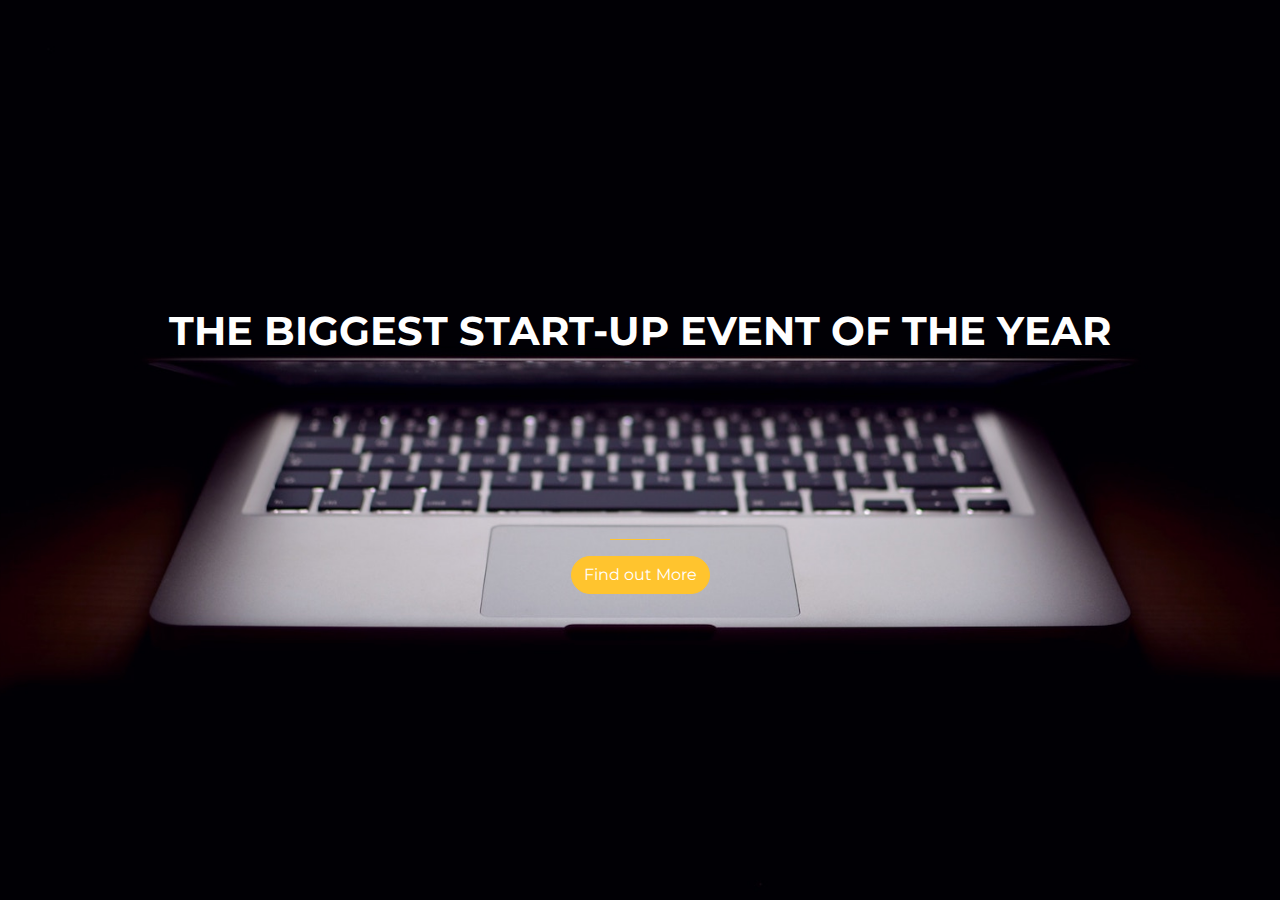
==== index.html @ c86b91df "Uploading My First Website" ====
<!DOCTYPE html>
<html>
  <head>
    <title>Startup</title>
    <meta charset="utf-8">
    <meta name="viewport" content="width=device-width, initial-scale=1, shrink-to-fit=no">
    <!-- Google Fonts -->
    <link href="https://fonts.googleapis.com/css?family=Montserrat" rel="stylesheet">

    <!-- Bootstrap CSS from a CDN. This way you don't have to include the bootstrap file yourself -->
    <link rel="stylesheet" href="https://stackpath.bootstrapcdn.com/bootstrap/4.3.1/css/bootstrap.min.css" integrity="sha384-ggOyR0iXCbMQv3Xipma34MD+dH/1fQ784/j6cY/iJTQUOhcWr7x9JvoRxT2MZw1T" crossorigin="anonymous">
    
    <!-- Your own stylesheet -->
    <link rel="stylesheet" type="text/css" href="style.css">
  </head>
  <body>
    <div class="container d-flex align-items-center h-100" >
      <div class="row">
        <header class="text-center col-12">
            <h1 class="text-uppercase"><strong>The Biggest start-up Event of the Year</strong></h1>     
        </header>
        <div class="buffer col-12"></div>
        <section class="text-center col-12">
          <hr>
          <a href="https://mailchi.mp/ea4ab85cec3b/test">
            <button class="btn btn-primary btn-xl">Find out More</button> 
          </a> 
        </section>
      </div>
    </div>   
  </body> 
</html>
---- style.css ----
body,
html {
  width: 100%;
  height: 100%;
  font-family: 'Montserrat', sans-serif;
  background: url(header.jpg) no-repeat center center fixed; 
  -webkit-background-size: cover;
  -moz-background-size: cover;
  -o-background-size: cover;
  background-size: cover;
}
h1{
  color: #ffffff;
}
hr{
  border-width: 0.01rem;
  border-color: #ffc42e;
  max-width: 60px;
}
.buffer{
  height: 10rem;
}
.btn{
  background-color: #ffc42e;
  border-color: #ffc42e; 
  border-radius: 40px;  
}
}
.btn-xl{
  padding: 1rem 2rem; 
}
.btn-xl:hover{
  border-width: 4px;
  background-color: #dfa81c;
  border-color:#dfa81c;
}
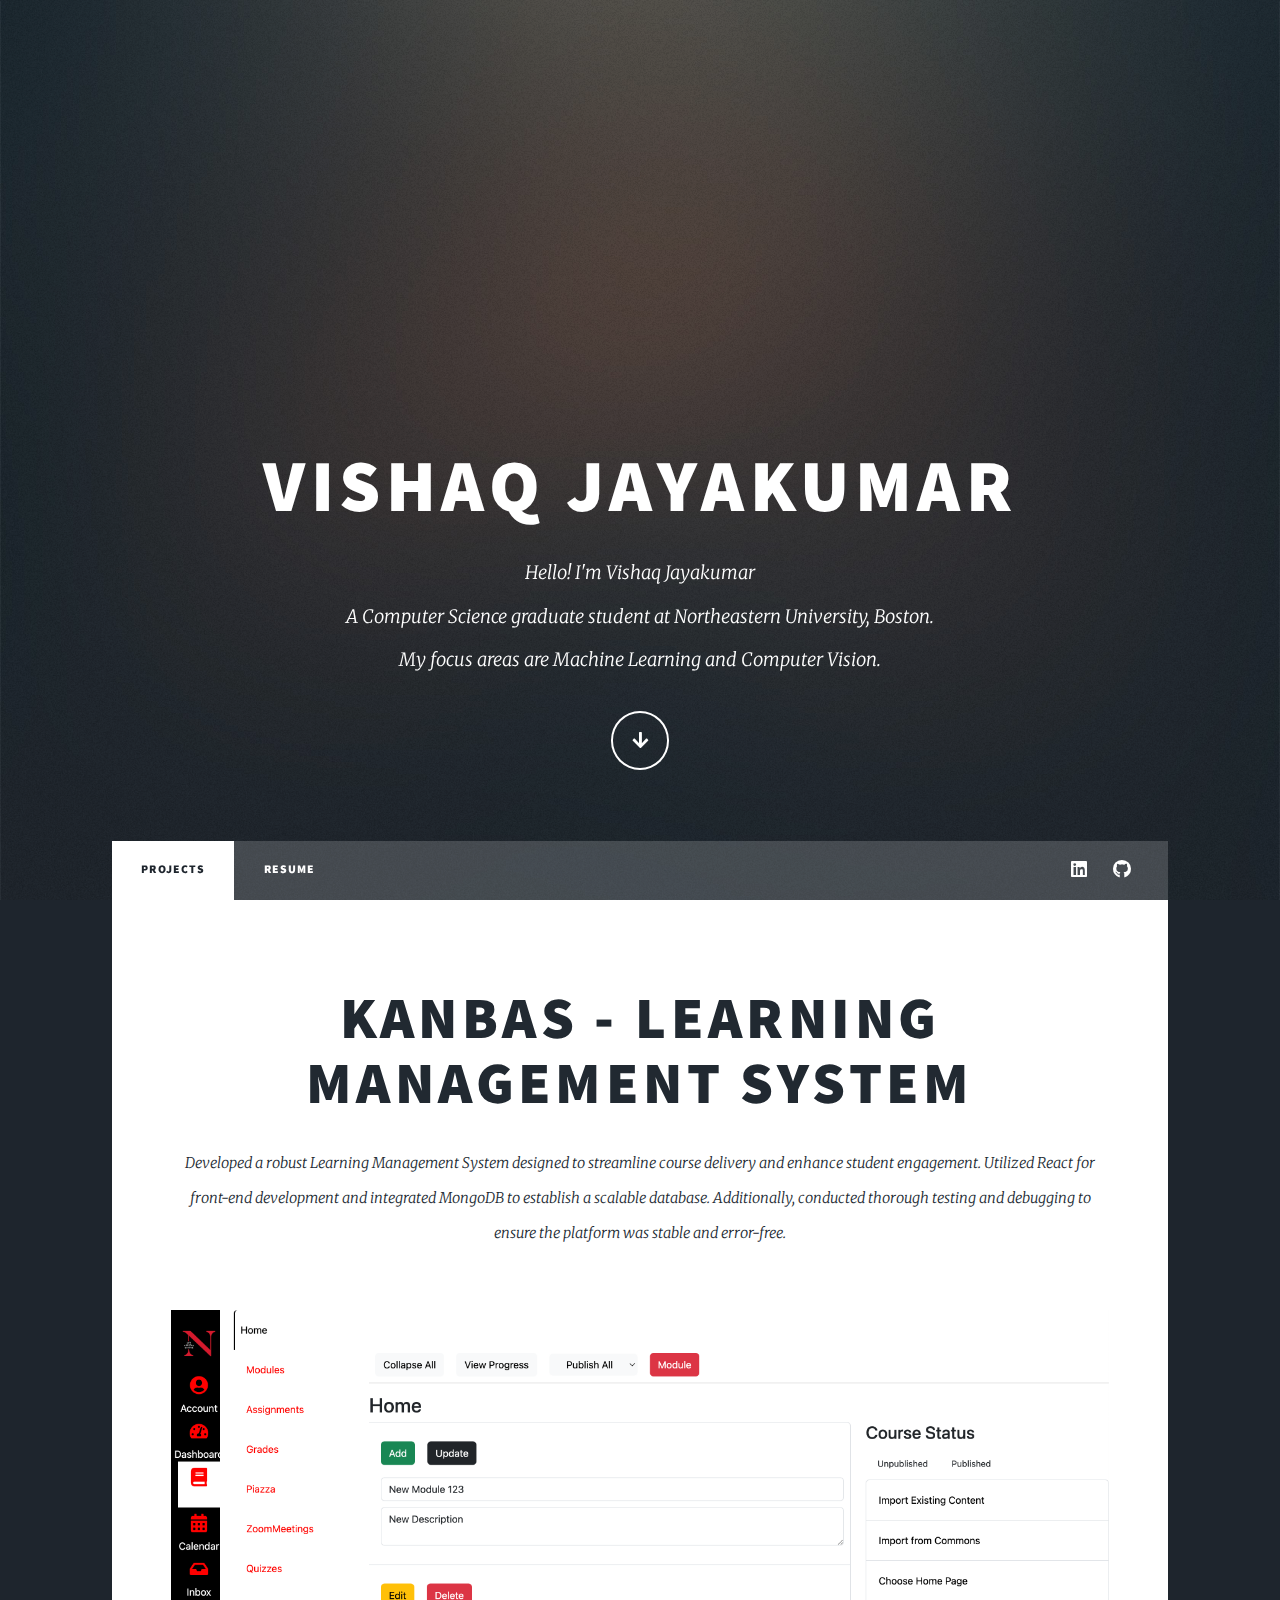
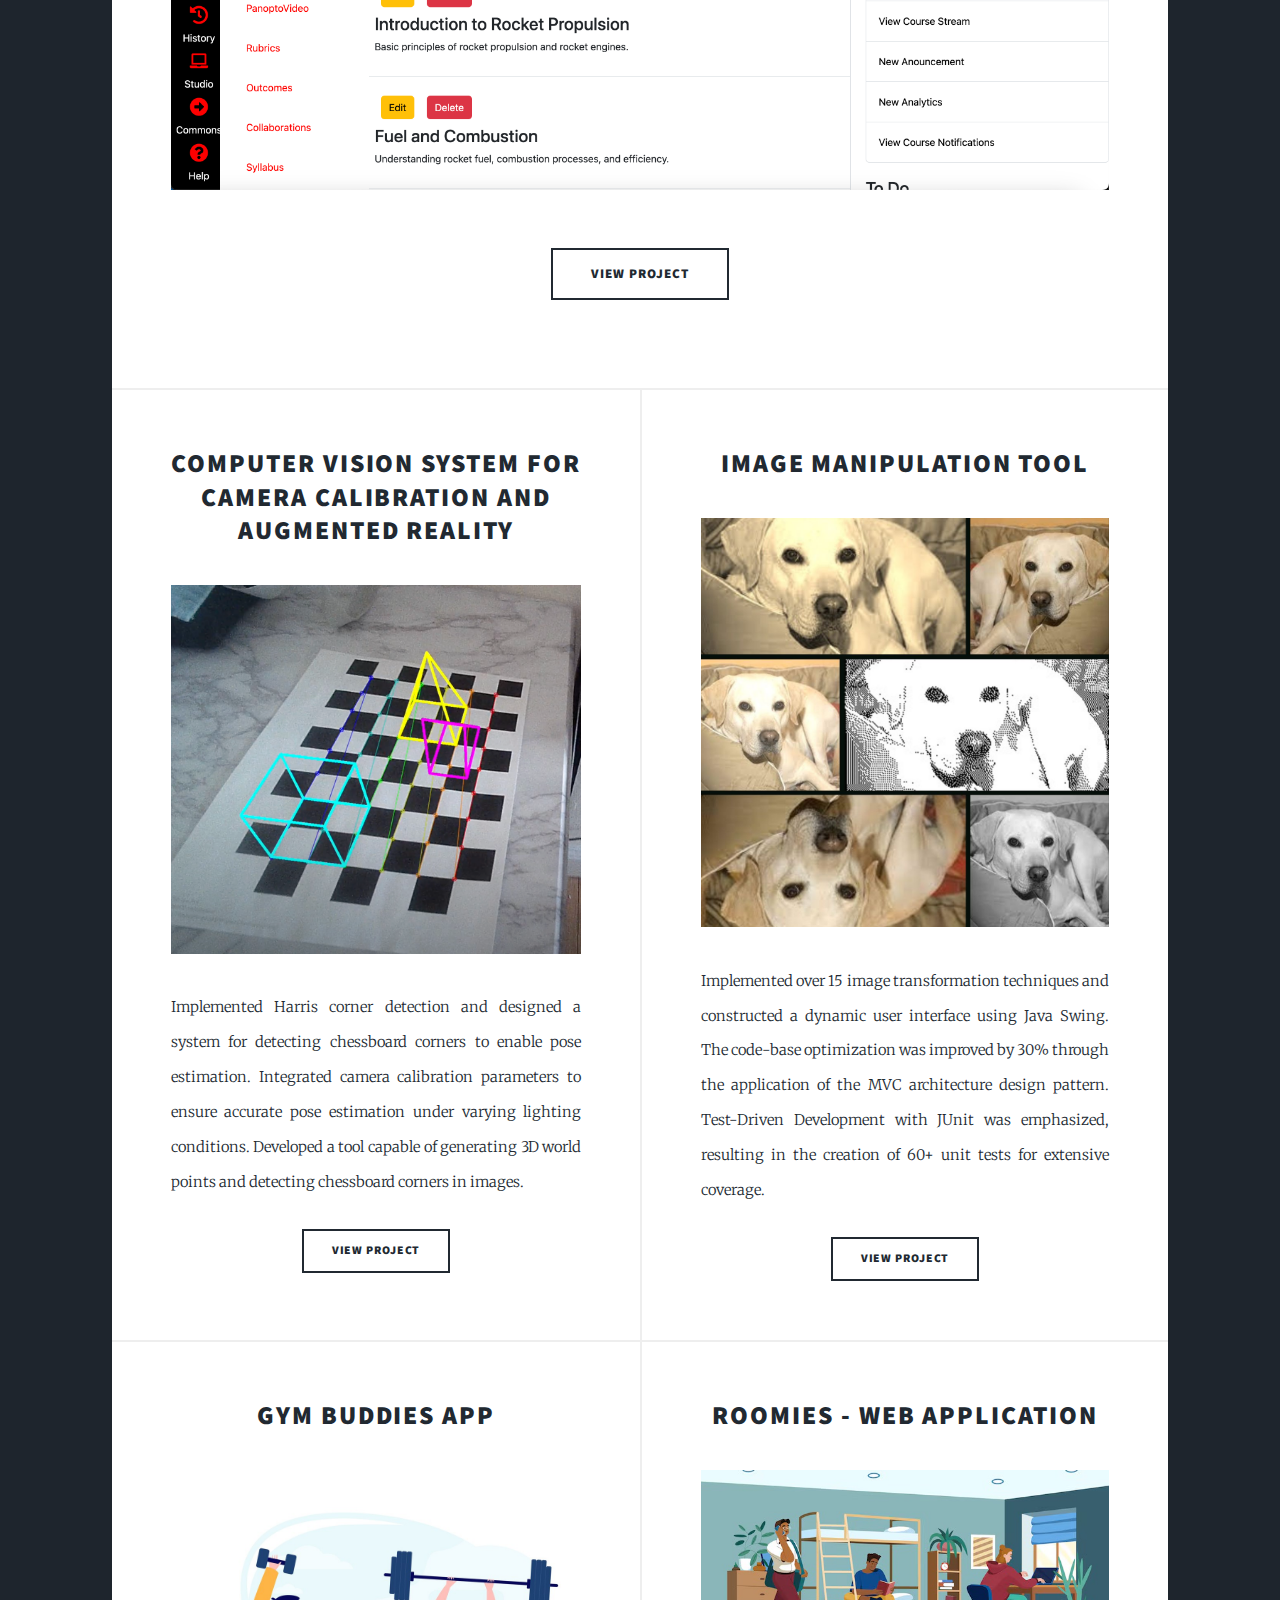
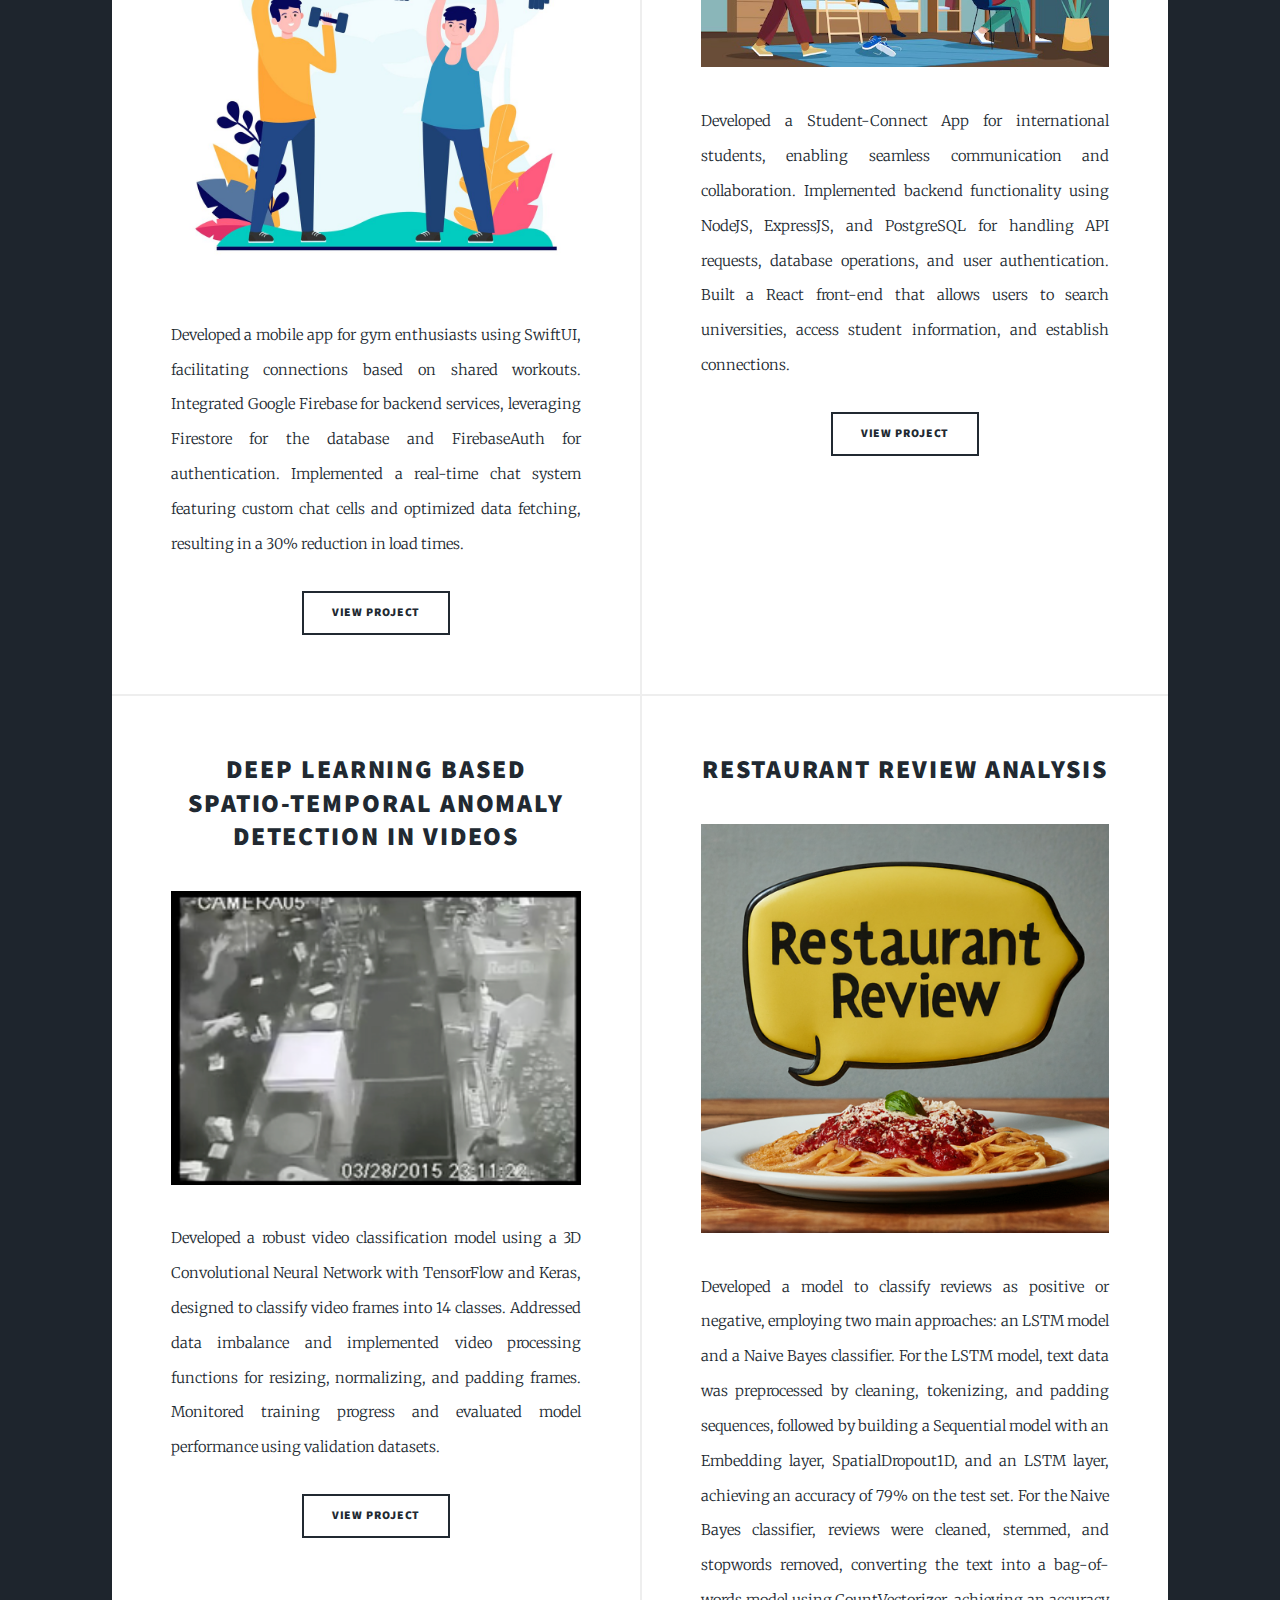
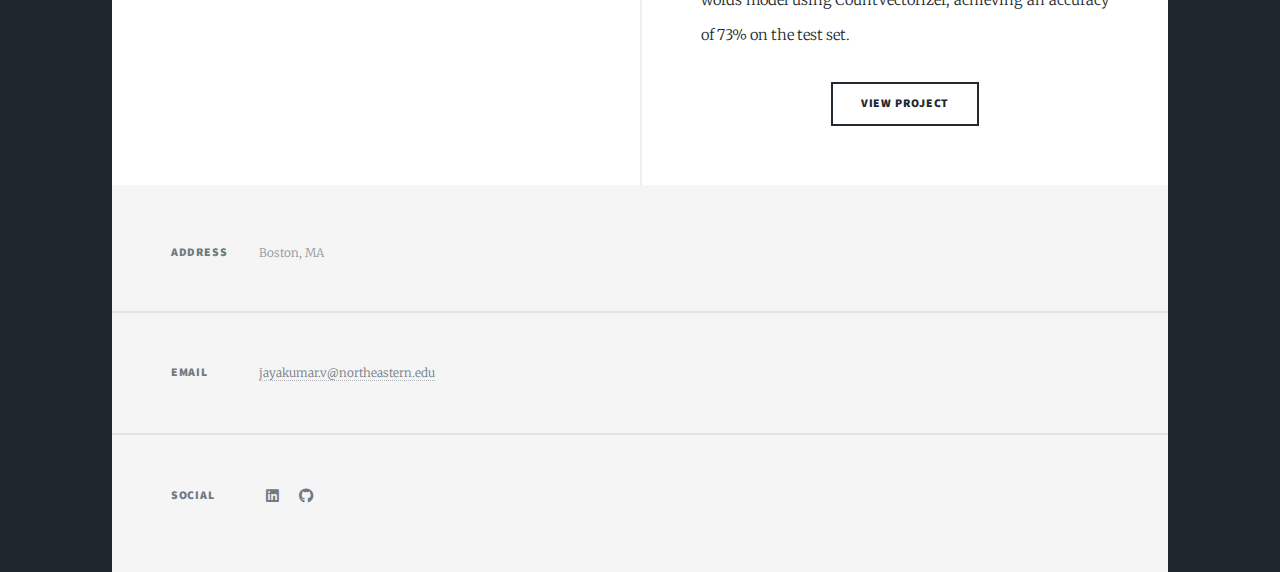
==== commit 99463414: "Add files via upload" ====
--- a/index.html
+++ b/index.html
@@ -1,32 +1,174 @@
-<!DOCTYPE html>
-<html>
-  <head>
-    <title>Startup</title>
-    <meta charset="utf-8">
-    <meta name="viewport" content="width=device-width, initial-scale=1, shrink-to-fit=no">
-    <!-- Google Fonts -->
-    <link href="https://fonts.googleapis.com/css?family=Montserrat" rel="stylesheet">
-
-    <!-- Bootstrap CSS from a CDN. This way you don't have to include the bootstrap file yourself -->
-    <link rel="stylesheet" href="https://stackpath.bootstrapcdn.com/bootstrap/4.3.1/css/bootstrap.min.css" integrity="sha384-ggOyR0iXCbMQv3Xipma34MD+dH/1fQ784/j6cY/iJTQUOhcWr7x9JvoRxT2MZw1T" crossorigin="anonymous">
-    
-    <!-- Your own stylesheet -->
-    <link rel="stylesheet" type="text/css" href="style.css">
-  </head>
-  <body>
-    <div class="container d-flex align-items-center h-100" >
-      <div class="row">
-        <header class="text-center col-12">
-            <h1 class="text-uppercase"><strong>The Biggest start-up Event of the Year</strong></h1>     
-        </header>
-        <div class="buffer col-12"></div>
-        <section class="text-center col-12">
-          <hr>
-          <a href="https://mailchi.mp/ea4ab85cec3b/test">
-            <button class="btn btn-primary btn-xl">Find out More</button> 
-          </a> 
-        </section>
-      </div>
-    </div>   
-  </body> 
-</html>
+<!DOCTYPE HTML>
+
+<html>
+	<head>
+		<title>Massively by HTML5 UP</title>
+		<meta charset="utf-8" />
+		<meta name="viewport" content="width=device-width, initial-scale=1, user-scalable=no" />
+		<link rel="stylesheet" href="assets/css/main.css" />
+		<noscript><link rel="stylesheet" href="assets/css/noscript.css" /></noscript>
+	</head>
+	<body class="is-preload">
+
+		<!-- Wrapper -->
+			<div id="wrapper" class="fade-in">
+
+				<!-- Intro -->
+					<div id="intro">
+						<h1>Vishaq Jayakumar<br />
+						</h1>
+						<p>Hello! I'm Vishaq Jayakumar <br />A Computer Science graduate student at Northeastern University, Boston. <br /> My focus areas are Machine Learning and Computer Vision.</p>
+						<ul class="actions">
+							<li><a href="#header" class="button icon solid solo fa-arrow-down scrolly">Continue</a></li>
+						</ul>
+					</div>
+
+				<!-- Header -->
+					<header id="header">
+						<a href="index.html" class="logo">Vishaq's Portfolio</a>					
+					</header>
+				<!-- Nav -->
+					<nav id="nav">
+						<ul class="links">
+							<li class="active"><a href="index.html">Projects</a></li>
+							<li><a href="resume.html">Resume</a></li>
+						</ul>
+						<ul class="icons">
+							<li><a href="https://www.linkedin.com/in/vishaqjayakumar/" class="icon brands alt fa-linkedin"><span class="label">LinkedIn</span></a></li>
+							<li><a href="https://github.com/vishq680" class="icon brands alt fa-github"><span class="label">GitHub</span></a></li>
+						</ul>
+					</nav>
+
+				<!-- Main -->
+					<div id="main">
+
+						<!-- Featured Post -->
+							<article class="post featured">
+								<header class="major">
+									<h2><a href="https://github.com/vishq680/kanbas-react-web-app">Kanbas - Learning Management System</a></h2>
+									<p>Developed a robust Learning Management System designed to streamline course delivery and enhance student engagement. 
+										Utilized React for front-end development and integrated MongoDB to establish a scalable database. 
+										Additionally, conducted thorough testing and debugging to ensure the platform was stable and error-free.</p>
+								</header>
+								<a href="https://github.com/vishq680/kanbas-react-web-app" class="image main"><img src="../images/Kanbas.png" alt="" /></a>
+								<ul class="actions special">
+									<li><a href="https://github.com/vishq680/kanbas-react-web-app" class="button large">View Project</a></li>
+								</ul>
+							</article>
+
+						<!-- Posts -->
+							<section class="posts">
+								<article>
+									<header>
+										<h2><a href="https://github.com/vishq680/Calibration-and-Augmented-Reality">
+											Computer Vision System for Camera Calibration and Augmented Reality</a></h2>
+									</header>
+									<a href="https://github.com/vishq680/Calibration-and-Augmented-Reality" class="image fit"><img src="../images/CameraCalib.png" alt="" /></a>
+									<p>Implemented Harris corner detection and designed a system for detecting chessboard corners to enable pose estimation. 
+										Integrated camera calibration parameters to ensure accurate pose estimation under varying lighting conditions. 
+										Developed a tool capable of generating 3D world points and detecting chessboard corners in images.</p>
+									<ul class="actions special">
+										<li><a href="https://github.com/vishq680/Calibration-and-Augmented-Reality" class="button">View Project</a></li>
+									</ul>
+								</article>
+								<article>
+									<header>
+										<h2><a href="https://github.com/vishq680/Image-Manipulation-Tool">Image Manipulation Tool</a></h2>
+									</header>
+									<a href="https://github.com/vishq680/Image-Manipulation-Tool" class="image fit"><img src="images/PDPProject.jpg" alt="" /></a>
+									<p>Implemented over 15 image transformation techniques and constructed a dynamic user interface using Java Swing. 
+										The code-base optimization was improved by 30% through the application of the MVC architecture design pattern. 
+										Test-Driven Development with JUnit was emphasized, resulting in the creation of 60+ unit tests for extensive coverage.</p>
+									<ul class="actions special">
+										<li><a href="https://github.com/vishq680/Image-Manipulation-Tool" class="button">View Project</a></li>
+									</ul>
+								</article>
+								<article>
+									<header>
+										<h2><a href="https://github.com/vishq680/GymBuddiesApp">Gym Buddies App<br /></a></h2>
+									</header>
+									<a href="https://github.com/vishq680/GymBuddiesApp" class="image fit"><img src="images/gymbuddies.jpg" alt="" /></a>
+									<p>Developed a mobile app for gym enthusiasts using SwiftUI, facilitating connections based on shared workouts. 
+										Integrated Google Firebase for backend services, leveraging Firestore for the database and FirebaseAuth for authentication. 
+										Implemented a real-time chat system featuring custom chat cells and optimized data fetching, resulting in a 30% reduction in load times.</p>
+									<ul class="actions special">
+										<li><a href="https://github.com/vishq680/GymBuddiesApp" class="button">View Project</a></li>
+									</ul>
+								</article>
+								<article>
+									<header>
+										<h2><a href="https://github.com/vishq680/roomies-react-app">Roomies - Web Application</a></h2>
+									</header>
+									<a href="https://github.com/vishq680/roomies-react-app" class="image fit"><img src="images/roomiesapp.jpeg" alt="" /></a>
+									<p>Developed a Student-Connect App for international students, enabling seamless communication and collaboration. 
+										Implemented backend functionality using NodeJS, ExpressJS, and PostgreSQL for handling API requests, database operations, and user authentication. 
+										Built a React front-end that allows users to search universities, access student information, and establish connections.</p>
+									<ul class="actions special">
+										<li><a href="https://github.com/vishq680/roomies-react-app" class="button">View Project</a></li>
+									</ul>
+								</article>
+								<article>
+									<header>
+										<h2><a href="https://github.com/vishq680/Anomaly-Detection-in-Videos">Deep Learning based Spatio-Temporal Anomaly Detection in Videos</a></h2>
+									</header>
+									<a href="https://github.com/vishq680/Anomaly-Detection-in-Videos" class="image fit"><img src="images/Fighting.png" alt="" /></a>
+									<p>Developed a robust video classification model using a 3D Convolutional Neural Network with TensorFlow and Keras, designed to classify video frames into 14 classes. 
+										Addressed data imbalance and implemented video processing functions for resizing, normalizing, and padding frames. 
+										Monitored training progress and evaluated model performance using validation datasets.</p>
+									<ul class="actions special">
+										<li><a href="https://github.com/vishq680/Anomaly-Detection-in-Videos" class="button">View Project</a></li>
+									</ul>
+								</article>
+								<article>
+									<header>
+										<h2><a href="https://github.com/vishq680/Restaurant-Review-Analysis">Restaurant Review Analysis</a></h2>
+									</header>
+									<a href="https://github.com/vishq680/Restaurant-Review-Analysis" class="image fit"><img src="images/restaurantreview.png" alt="" /></a>
+									<p>Developed a model to classify reviews as positive or negative, employing two main approaches: an LSTM model and a Naive Bayes classifier. 
+										For the LSTM model, text data was preprocessed by cleaning, tokenizing, and padding sequences, followed by building a Sequential model with an Embedding layer, SpatialDropout1D, and an LSTM layer, achieving an accuracy of 79% on the test set. 
+										For the Naive Bayes classifier, reviews were cleaned, stemmed, and stopwords removed, converting the text into a bag-of-words model using CountVectorizer, achieving an accuracy of 73% on the test set. </p>
+									<ul class="actions special">
+										<li><a href="https://github.com/vishq680/Restaurant-Review-Analysis" class="button">View Project</a></li>
+									</ul>
+								</article>
+							</section>
+
+					</div>
+
+				<!-- Footer -->
+					<footer id="footer">
+						<section class="split contact">
+							<section class="alt">
+								<h3>Address</h3>
+								<p>
+								Boston, MA </p>
+							</section>
+							<section>
+								<h3>Email</h3>
+								<p><a href="#">jayakumar.v@northeastern.edu</a></p>
+							</section>
+							<section>
+								<h3>Social</h3>
+								<ul class="social-icons">
+									<li><a href="https://www.linkedin.com/in/vishaqjayakumar/" class="icon brands alt fa-linkedin"><span class="label">LinkedIn</span></a></li>
+									<li><a href="https://github.com/vishq680" class="icon brands alt fa-github"><span class="label">GitHub</span></a></li>
+								</ul>
+							</section>
+						</section>
+					</footer>
+
+
+
+			</div>
+
+		<!-- Scripts -->
+			<script src="assets/js/jquery.min.js"></script>
+			<script src="assets/js/jquery.scrollex.min.js"></script>
+			<script src="assets/js/jquery.scrolly.min.js"></script>
+			<script src="assets/js/browser.min.js"></script>
+			<script src="assets/js/breakpoints.min.js"></script>
+			<script src="assets/js/util.js"></script>
+			<script src="assets/js/main.js"></script>
+
+	</body>
+</html>--- a/assets/css/main.css
+++ b/assets/css/main.css
@@ -0,0 +1,4700 @@
+@import url(fontawesome-all.min.css);
+@import url("https://fonts.googleapis.com/css?family=Merriweather:300,700,300italic,700italic|Source+Sans+Pro:900");
+
+/*
+	Massively by HTML5 UP
+	html5up.net | @ajlkn
+	Free for personal and commercial use under the CCA 3.0 license (html5up.net/license)
+*/
+
+html, body, div, span, applet, object,
+iframe, h1, h2, h3, h4, h5, h6, p, blockquote,
+pre, a, abbr, acronym, address, big, cite,
+code, del, dfn, em, img, ins, kbd, q, s, samp,
+small, strike, strong, sub, sup, tt, var, b,
+u, i, center, dl, dt, dd, ol, ul, li, fieldset,
+form, label, legend, table, caption, tbody,
+tfoot, thead, tr, th, td, article, aside,
+canvas, details, embed, figure, figcaption,
+footer, header, hgroup, menu, nav, output, ruby,
+section, summary, time, mark, audio, video {
+	margin: 0;
+	padding: 0;
+	border: 0;
+	font-size: 100%;
+	font: inherit;
+	vertical-align: baseline;}
+
+article, aside, details, figcaption, figure,
+footer, header, hgroup, menu, nav, section {
+	display: block;}
+
+body {
+	line-height: 1;
+}
+
+ol, ul {
+	list-style: none;
+}
+
+blockquote, q {
+	quotes: none;
+}
+
+	blockquote:before, blockquote:after, q:before, q:after {
+		content: '';
+		content: none;
+	}
+
+table {
+	border-collapse: collapse;
+	border-spacing: 0;
+}
+
+.social-icons {
+    list-style: none; /* Remove default list style */
+    padding: 0; /* Remove padding */
+    margin: 0; /* Remove margin */
+}
+
+.social-icons li {
+    display: inline-block; /* Display list items inline */
+    margin-right: 10px; /* Add some space between icons if needed */
+}
+
+body {
+	-webkit-text-size-adjust: none;
+}
+
+mark {
+	background-color: transparent;
+	color: inherit;
+}
+
+input::-moz-focus-inner {
+	border: 0;
+	padding: 0;
+}
+
+input, select, textarea {
+	-moz-appearance: none;
+	-webkit-appearance: none;
+	-ms-appearance: none;
+	appearance: none;
+}
+
+/* Basic */
+
+	@-ms-viewport {
+		width: device-width;
+	}
+
+	body {
+		-ms-overflow-style: scrollbar;
+	}
+
+	@media screen and (max-width: 480px) {
+
+		html, body {
+			min-width: 320px;
+		}
+
+	}
+
+	html {
+		box-sizing: border-box;
+	}
+
+	*, *:before, *:after {
+		box-sizing: inherit;
+	}
+
+	body {
+		background-color: #1e252d;
+	}
+
+		body.is-preload *, body.is-preload *:before, body.is-preload *:after {
+			-moz-animation: none !important;
+			-webkit-animation: none !important;
+			-ms-animation: none !important;
+			animation: none !important;
+			-moz-transition: none !important;
+			-webkit-transition: none !important;
+			-ms-transition: none !important;
+			transition: none !important;
+		}
+
+/* Type */
+
+	html {
+		font-size: 16pt;
+	}
+
+		@media screen and (max-width: 1680px) {
+
+			html {
+				font-size: 12pt;
+			}
+
+		}
+
+		@media screen and (max-width: 1280px) {
+
+			html {
+				font-size: 11pt;
+			}
+
+		}
+
+		@media screen and (max-width: 360px) {
+
+			html {
+				font-size: 10pt;
+			}
+
+		}
+
+	body {
+		color: #212931;
+	}
+
+	body, input, select, textarea {
+		font-family: "Merriweather", Georgia, serif;
+		font-weight: 300;
+		font-size: 1rem;
+		line-height: 2.375;
+	}
+
+	a {
+		-moz-transition: color 0.2s ease-in-out, background-color 0.2s ease-in-out, border-color 0.2s ease-in-out, box-shadow 0.2s ease-in-out;
+		-webkit-transition: color 0.2s ease-in-out, background-color 0.2s ease-in-out, border-color 0.2s ease-in-out, box-shadow 0.2s ease-in-out;
+		-ms-transition: color 0.2s ease-in-out, background-color 0.2s ease-in-out, border-color 0.2s ease-in-out, box-shadow 0.2s ease-in-out;
+		transition: color 0.2s ease-in-out, background-color 0.2s ease-in-out, border-color 0.2s ease-in-out, box-shadow 0.2s ease-in-out;
+		border-bottom: dotted 1px;
+		text-decoration: none;
+	}
+
+		a:hover {
+			border-bottom-color: transparent;
+		}
+
+	strong, b {
+		font-weight: 600;
+	}
+
+	em, i {
+		font-style: italic;
+	}
+
+	p {
+		text-align: justify;
+		margin: 0 0 2rem 0;
+	}
+
+	h1, h2, h3, h4, h5, h6 {
+		font-family: "Source Sans Pro", Helvetica, sans-serif;
+		font-weight: 900;
+		line-height: 1.5;
+		letter-spacing: 0.075em;
+		text-transform: uppercase;
+		margin: 0 0 1rem 0;
+	}
+
+		h1 a, h2 a, h3 a, h4 a, h5 a, h6 a {
+			border-bottom: 0;
+			color: inherit;
+			text-decoration: none;
+		}
+
+	h1 {
+		font-size: 4rem;
+		line-height: 1.1;
+		margin: 0 0 2rem 0;
+	}
+
+	h2 {
+		font-size: 1.75rem;
+		line-height: 1.3;
+		margin: 0 0 1.5rem 0;
+	}
+
+	h3 {
+		font-size: 1.25rem;
+		margin: 0 0 1.5rem 0;
+	}
+
+	h4 {
+		font-size: 1rem;
+	}
+
+	h5 {
+		font-size: 0.9rem;
+	}
+
+	h6 {
+		font-size: 0.8rem;
+	}
+
+	sub {
+		font-size: 0.8rem;
+		position: relative;
+		top: 0.5rem;
+	}
+
+	sup {
+		font-size: 0.8rem;
+		position: relative;
+		top: -0.5rem;
+	}
+
+	blockquote {
+		border-left: solid 4px;
+		font-style: italic;
+		margin: 0 0 2rem 0;
+		padding: 0.5rem 0 0.5rem 2rem;
+	}
+
+	code {
+		border: solid 2px;
+		font-family: "Courier New", monospace;
+		font-size: 0.9rem;
+		margin: 0 0.25rem;
+		padding: 0.25rem 0.65rem;
+	}
+
+	pre {
+		-webkit-overflow-scrolling: touch;
+		font-family: "Courier New", monospace;
+		font-size: 0.9rem;
+		margin: 0 0 2rem 0;
+	}
+
+		pre code {
+			display: block;
+			line-height: 1.75;
+			padding: 1rem 1.5rem;
+			overflow-x: auto;
+		}
+
+	hr {
+		border: 0;
+		border-bottom: solid 2px;
+		margin: 3rem 0;
+	}
+
+		hr.major {
+			margin: 5rem 0;
+		}
+
+	.align-left {
+		text-align: left;
+	}
+
+	.align-center {
+		text-align: center;
+	}
+
+	.align-right {
+		text-align: right;
+	}
+
+	input, select, textarea {
+		color: #212931;
+	}
+
+	a {
+		color: #212931;
+		border-bottom-color: rgba(33, 41, 49, 0.5);
+	}
+
+		a:hover {
+			border-bottom-color: transparent;
+			color: #18bfef !important;
+		}
+
+	strong, b {
+		color: #212931;
+	}
+
+	h1, h2, h3, h4, h5, h6 {
+		color: #212931;
+	}
+
+	blockquote {
+		border-left-color: #eeeeee;
+	}
+
+	code {
+		background: rgba(220, 220, 220, 0.25);
+		border-color: #eeeeee;
+	}
+
+	hr {
+		border-bottom-color: #eeeeee;
+	}
+
+/* Row */
+
+	.row {
+		display: flex;
+		flex-wrap: wrap;
+		box-sizing: border-box;
+		align-items: stretch;
+	}
+
+		.row > * {
+			box-sizing: border-box;
+		}
+
+		.row.gtr-uniform > * > :last-child {
+			margin-bottom: 0;
+		}
+
+		.row.aln-left {
+			justify-content: flex-start;
+		}
+
+		.row.aln-center {
+			justify-content: center;
+		}
+
+		.row.aln-right {
+			justify-content: flex-end;
+		}
+
+		.row.aln-top {
+			align-items: flex-start;
+		}
+
+		.row.aln-middle {
+			align-items: center;
+		}
+
+		.row.aln-bottom {
+			align-items: flex-end;
+		}
+
+		.row > .imp {
+			order: -1;
+		}
+
+		.row > .col-1 {
+			width: 8.33333%;
+		}
+
+		.row > .off-1 {
+			margin-left: 8.33333%;
+		}
+
+		.row > .col-2 {
+			width: 16.66667%;
+		}
+
+		.row > .off-2 {
+			margin-left: 16.66667%;
+		}
+
+		.row > .col-3 {
+			width: 25%;
+		}
+
+		.row > .off-3 {
+			margin-left: 25%;
+		}
+
+		.row > .col-4 {
+			width: 33.33333%;
+		}
+
+		.row > .off-4 {
+			margin-left: 33.33333%;
+		}
+
+		.row > .col-5 {
+			width: 41.66667%;
+		}
+
+		.row > .off-5 {
+			margin-left: 41.66667%;
+		}
+
+		.row > .col-6 {
+			width: 50%;
+		}
+
+		.row > .off-6 {
+			margin-left: 50%;
+		}
+
+		.row > .col-7 {
+			width: 58.33333%;
+		}
+
+		.row > .off-7 {
+			margin-left: 58.33333%;
+		}
+
+		.row > .col-8 {
+			width: 66.66667%;
+		}
+
+		.row > .off-8 {
+			margin-left: 66.66667%;
+		}
+
+		.row > .col-9 {
+			width: 75%;
+		}
+
+		.row > .off-9 {
+			margin-left: 75%;
+		}
+
+		.row > .col-10 {
+			width: 83.33333%;
+		}
+
+		.row > .off-10 {
+			margin-left: 83.33333%;
+		}
+
+		.row > .col-11 {
+			width: 91.66667%;
+		}
+
+		.row > .off-11 {
+			margin-left: 91.66667%;
+		}
+
+		.row > .col-12 {
+			width: 100%;
+		}
+
+		.row > .off-12 {
+			margin-left: 100%;
+		}
+
+		.row.gtr-0 {
+			margin-top: 0;
+			margin-left: 0rem;
+		}
+
+			.row.gtr-0 > * {
+				padding: 0 0 0 0rem;
+			}
+
+			.row.gtr-0.gtr-uniform {
+				margin-top: 0rem;
+			}
+
+				.row.gtr-0.gtr-uniform > * {
+					padding-top: 0rem;
+				}
+
+		.row.gtr-25 {
+			margin-top: 0;
+			margin-left: -0.375rem;
+		}
+
+			.row.gtr-25 > * {
+				padding: 0 0 0 0.375rem;
+			}
+
+			.row.gtr-25.gtr-uniform {
+				margin-top: -0.375rem;
+			}
+
+				.row.gtr-25.gtr-uniform > * {
+					padding-top: 0.375rem;
+				}
+
+		.row.gtr-50 {
+			margin-top: 0;
+			margin-left: -0.75rem;
+		}
+
+			.row.gtr-50 > * {
+				padding: 0 0 0 0.75rem;
+			}
+
+			.row.gtr-50.gtr-uniform {
+				margin-top: -0.75rem;
+			}
+
+				.row.gtr-50.gtr-uniform > * {
+					padding-top: 0.75rem;
+				}
+
+		.row {
+			margin-top: 0;
+			margin-left: -1.5rem;
+		}
+
+			.row > * {
+				padding: 0 0 0 1.5rem;
+			}
+
+			.row.gtr-uniform {
+				margin-top: -1.5rem;
+			}
+
+				.row.gtr-uniform > * {
+					padding-top: 1.5rem;
+				}
+
+		.row.gtr-150 {
+			margin-top: 0;
+			margin-left: -2.25rem;
+		}
+
+			.row.gtr-150 > * {
+				padding: 0 0 0 2.25rem;
+			}
+
+			.row.gtr-150.gtr-uniform {
+				margin-top: -2.25rem;
+			}
+
+				.row.gtr-150.gtr-uniform > * {
+					padding-top: 2.25rem;
+				}
+
+		.row.gtr-200 {
+			margin-top: 0;
+			margin-left: -3rem;
+		}
+
+			.row.gtr-200 > * {
+				padding: 0 0 0 3rem;
+			}
+
+			.row.gtr-200.gtr-uniform {
+				margin-top: -3rem;
+			}
+
+				.row.gtr-200.gtr-uniform > * {
+					padding-top: 3rem;
+				}
+
+		@media screen and (max-width: 1680px) {
+
+			.row {
+				display: flex;
+				flex-wrap: wrap;
+				box-sizing: border-box;
+				align-items: stretch;
+			}
+
+				.row > * {
+					box-sizing: border-box;
+				}
+
+				.row.gtr-uniform > * > :last-child {
+					margin-bottom: 0;
+				}
+
+				.row.aln-left {
+					justify-content: flex-start;
+				}
+
+				.row.aln-center {
+					justify-content: center;
+				}
+
+				.row.aln-right {
+					justify-content: flex-end;
+				}
+
+				.row.aln-top {
+					align-items: flex-start;
+				}
+
+				.row.aln-middle {
+					align-items: center;
+				}
+
+				.row.aln-bottom {
+					align-items: flex-end;
+				}
+
+				.row > .imp-xlarge {
+					order: -1;
+				}
+
+				.row > .col-1-xlarge {
+					width: 8.33333%;
+				}
+
+				.row > .off-1-xlarge {
+					margin-left: 8.33333%;
+				}
+
+				.row > .col-2-xlarge {
+					width: 16.66667%;
+				}
+
+				.row > .off-2-xlarge {
+					margin-left: 16.66667%;
+				}
+
+				.row > .col-3-xlarge {
+					width: 25%;
+				}
+
+				.row > .off-3-xlarge {
+					margin-left: 25%;
+				}
+
+				.row > .col-4-xlarge {
+					width: 33.33333%;
+				}
+
+				.row > .off-4-xlarge {
+					margin-left: 33.33333%;
+				}
+
+				.row > .col-5-xlarge {
+					width: 41.66667%;
+				}
+
+				.row > .off-5-xlarge {
+					margin-left: 41.66667%;
+				}
+
+				.row > .col-6-xlarge {
+					width: 50%;
+				}
+
+				.row > .off-6-xlarge {
+					margin-left: 50%;
+				}
+
+				.row > .col-7-xlarge {
+					width: 58.33333%;
+				}
+
+				.row > .off-7-xlarge {
+					margin-left: 58.33333%;
+				}
+
+				.row > .col-8-xlarge {
+					width: 66.66667%;
+				}
+
+				.row > .off-8-xlarge {
+					margin-left: 66.66667%;
+				}
+
+				.row > .col-9-xlarge {
+					width: 75%;
+				}
+
+				.row > .off-9-xlarge {
+					margin-left: 75%;
+				}
+
+				.row > .col-10-xlarge {
+					width: 83.33333%;
+				}
+
+				.row > .off-10-xlarge {
+					margin-left: 83.33333%;
+				}
+
+				.row > .col-11-xlarge {
+					width: 91.66667%;
+				}
+
+				.row > .off-11-xlarge {
+					margin-left: 91.66667%;
+				}
+
+				.row > .col-12-xlarge {
+					width: 100%;
+				}
+
+				.row > .off-12-xlarge {
+					margin-left: 100%;
+				}
+
+				.row.gtr-0 {
+					margin-top: 0;
+					margin-left: 0rem;
+				}
+
+					.row.gtr-0 > * {
+						padding: 0 0 0 0rem;
+					}
+
+					.row.gtr-0.gtr-uniform {
+						margin-top: 0rem;
+					}
+
+						.row.gtr-0.gtr-uniform > * {
+							padding-top: 0rem;
+						}
+
+				.row.gtr-25 {
+					margin-top: 0;
+					margin-left: -0.375rem;
+				}
+
+					.row.gtr-25 > * {
+						padding: 0 0 0 0.375rem;
+					}
+
+					.row.gtr-25.gtr-uniform {
+						margin-top: -0.375rem;
+					}
+
+						.row.gtr-25.gtr-uniform > * {
+							padding-top: 0.375rem;
+						}
+
+				.row.gtr-50 {
+					margin-top: 0;
+					margin-left: -0.75rem;
+				}
+
+					.row.gtr-50 > * {
+						padding: 0 0 0 0.75rem;
+					}
+
+					.row.gtr-50.gtr-uniform {
+						margin-top: -0.75rem;
+					}
+
+						.row.gtr-50.gtr-uniform > * {
+							padding-top: 0.75rem;
+						}
+
+				.row {
+					margin-top: 0;
+					margin-left: -1.5rem;
+				}
+
+					.row > * {
+						padding: 0 0 0 1.5rem;
+					}
+
+					.row.gtr-uniform {
+						margin-top: -1.5rem;
+					}
+
+						.row.gtr-uniform > * {
+							padding-top: 1.5rem;
+						}
+
+				.row.gtr-150 {
+					margin-top: 0;
+					margin-left: -2.25rem;
+				}
+
+					.row.gtr-150 > * {
+						padding: 0 0 0 2.25rem;
+					}
+
+					.row.gtr-150.gtr-uniform {
+						margin-top: -2.25rem;
+					}
+
+						.row.gtr-150.gtr-uniform > * {
+							padding-top: 2.25rem;
+						}
+
+				.row.gtr-200 {
+					margin-top: 0;
+					margin-left: -3rem;
+				}
+
+					.row.gtr-200 > * {
+						padding: 0 0 0 3rem;
+					}
+
+					.row.gtr-200.gtr-uniform {
+						margin-top: -3rem;
+					}
+
+						.row.gtr-200.gtr-uniform > * {
+							padding-top: 3rem;
+						}
+
+		}
+
+		@media screen and (max-width: 1280px) {
+
+			.row {
+				display: flex;
+				flex-wrap: wrap;
+				box-sizing: border-box;
+				align-items: stretch;
+			}
+
+				.row > * {
+					box-sizing: border-box;
+				}
+
+				.row.gtr-uniform > * > :last-child {
+					margin-bottom: 0;
+				}
+
+				.row.aln-left {
+					justify-content: flex-start;
+				}
+
+				.row.aln-center {
+					justify-content: center;
+				}
+
+				.row.aln-right {
+					justify-content: flex-end;
+				}
+
+				.row.aln-top {
+					align-items: flex-start;
+				}
+
+				.row.aln-middle {
+					align-items: center;
+				}
+
+				.row.aln-bottom {
+					align-items: flex-end;
+				}
+
+				.row > .imp-large {
+					order: -1;
+				}
+
+				.row > .col-1-large {
+					width: 8.33333%;
+				}
+
+				.row > .off-1-large {
+					margin-left: 8.33333%;
+				}
+
+				.row > .col-2-large {
+					width: 16.66667%;
+				}
+
+				.row > .off-2-large {
+					margin-left: 16.66667%;
+				}
+
+				.row > .col-3-large {
+					width: 25%;
+				}
+
+				.row > .off-3-large {
+					margin-left: 25%;
+				}
+
+				.row > .col-4-large {
+					width: 33.33333%;
+				}
+
+				.row > .off-4-large {
+					margin-left: 33.33333%;
+				}
+
+				.row > .col-5-large {
+					width: 41.66667%;
+				}
+
+				.row > .off-5-large {
+					margin-left: 41.66667%;
+				}
+
+				.row > .col-6-large {
+					width: 50%;
+				}
+
+				.row > .off-6-large {
+					margin-left: 50%;
+				}
+
+				.row > .col-7-large {
+					width: 58.33333%;
+				}
+
+				.row > .off-7-large {
+					margin-left: 58.33333%;
+				}
+
+				.row > .col-8-large {
+					width: 66.66667%;
+				}
+
+				.row > .off-8-large {
+					margin-left: 66.66667%;
+				}
+
+				.row > .col-9-large {
+					width: 75%;
+				}
+
+				.row > .off-9-large {
+					margin-left: 75%;
+				}
+
+				.row > .col-10-large {
+					width: 83.33333%;
+				}
+
+				.row > .off-10-large {
+					margin-left: 83.33333%;
+				}
+
+				.row > .col-11-large {
+					width: 91.66667%;
+				}
+
+				.row > .off-11-large {
+					margin-left: 91.66667%;
+				}
+
+				.row > .col-12-large {
+					width: 100%;
+				}
+
+				.row > .off-12-large {
+					margin-left: 100%;
+				}
+
+				.row.gtr-0 {
+					margin-top: 0;
+					margin-left: 0rem;
+				}
+
+					.row.gtr-0 > * {
+						padding: 0 0 0 0rem;
+					}
+
+					.row.gtr-0.gtr-uniform {
+						margin-top: 0rem;
+					}
+
+						.row.gtr-0.gtr-uniform > * {
+							padding-top: 0rem;
+						}
+
+				.row.gtr-25 {
+					margin-top: 0;
+					margin-left: -0.375rem;
+				}
+
+					.row.gtr-25 > * {
+						padding: 0 0 0 0.375rem;
+					}
+
+					.row.gtr-25.gtr-uniform {
+						margin-top: -0.375rem;
+					}
+
+						.row.gtr-25.gtr-uniform > * {
+							padding-top: 0.375rem;
+						}
+
+				.row.gtr-50 {
+					margin-top: 0;
+					margin-left: -0.75rem;
+				}
+
+					.row.gtr-50 > * {
+						padding: 0 0 0 0.75rem;
+					}
+
+					.row.gtr-50.gtr-uniform {
+						margin-top: -0.75rem;
+					}
+
+						.row.gtr-50.gtr-uniform > * {
+							padding-top: 0.75rem;
+						}
+
+				.row {
+					margin-top: 0;
+					margin-left: -1.5rem;
+				}
+
+					.row > * {
+						padding: 0 0 0 1.5rem;
+					}
+
+					.row.gtr-uniform {
+						margin-top: -1.5rem;
+					}
+
+						.row.gtr-uniform > * {
+							padding-top: 1.5rem;
+						}
+
+				.row.gtr-150 {
+					margin-top: 0;
+					margin-left: -2.25rem;
+				}
+
+					.row.gtr-150 > * {
+						padding: 0 0 0 2.25rem;
+					}
+
+					.row.gtr-150.gtr-uniform {
+						margin-top: -2.25rem;
+					}
+
+						.row.gtr-150.gtr-uniform > * {
+							padding-top: 2.25rem;
+						}
+
+				.row.gtr-200 {
+					margin-top: 0;
+					margin-left: -3rem;
+				}
+
+					.row.gtr-200 > * {
+						padding: 0 0 0 3rem;
+					}
+
+					.row.gtr-200.gtr-uniform {
+						margin-top: -3rem;
+					}
+
+						.row.gtr-200.gtr-uniform > * {
+							padding-top: 3rem;
+						}
+
+		}
+
+		@media screen and (max-width: 980px) {
+
+			.row {
+				display: flex;
+				flex-wrap: wrap;
+				box-sizing: border-box;
+				align-items: stretch;
+			}
+
+				.row > * {
+					box-sizing: border-box;
+				}
+
+				.row.gtr-uniform > * > :last-child {
+					margin-bottom: 0;
+				}
+
+				.row.aln-left {
+					justify-content: flex-start;
+				}
+
+				.row.aln-center {
+					justify-content: center;
+				}
+
+				.row.aln-right {
+					justify-content: flex-end;
+				}
+
+				.row.aln-top {
+					align-items: flex-start;
+				}
+
+				.row.aln-middle {
+					align-items: center;
+				}
+
+				.row.aln-bottom {
+					align-items: flex-end;
+				}
+
+				.row > .imp-medium {
+					order: -1;
+				}
+
+				.row > .col-1-medium {
+					width: 8.33333%;
+				}
+
+				.row > .off-1-medium {
+					margin-left: 8.33333%;
+				}
+
+				.row > .col-2-medium {
+					width: 16.66667%;
+				}
+
+				.row > .off-2-medium {
+					margin-left: 16.66667%;
+				}
+
+				.row > .col-3-medium {
+					width: 25%;
+				}
+
+				.row > .off-3-medium {
+					margin-left: 25%;
+				}
+
+				.row > .col-4-medium {
+					width: 33.33333%;
+				}
+
+				.row > .off-4-medium {
+					margin-left: 33.33333%;
+				}
+
+				.row > .col-5-medium {
+					width: 41.66667%;
+				}
+
+				.row > .off-5-medium {
+					margin-left: 41.66667%;
+				}
+
+				.row > .col-6-medium {
+					width: 50%;
+				}
+
+				.row > .off-6-medium {
+					margin-left: 50%;
+				}
+
+				.row > .col-7-medium {
+					width: 58.33333%;
+				}
+
+				.row > .off-7-medium {
+					margin-left: 58.33333%;
+				}
+
+				.row > .col-8-medium {
+					width: 66.66667%;
+				}
+
+				.row > .off-8-medium {
+					margin-left: 66.66667%;
+				}
+
+				.row > .col-9-medium {
+					width: 75%;
+				}
+
+				.row > .off-9-medium {
+					margin-left: 75%;
+				}
+
+				.row > .col-10-medium {
+					width: 83.33333%;
+				}
+
+				.row > .off-10-medium {
+					margin-left: 83.33333%;
+				}
+
+				.row > .col-11-medium {
+					width: 91.66667%;
+				}
+
+				.row > .off-11-medium {
+					margin-left: 91.66667%;
+				}
+
+				.row > .col-12-medium {
+					width: 100%;
+				}
+
+				.row > .off-12-medium {
+					margin-left: 100%;
+				}
+
+				.row.gtr-0 {
+					margin-top: 0;
+					margin-left: 0rem;
+				}
+
+					.row.gtr-0 > * {
+						padding: 0 0 0 0rem;
+					}
+
+					.row.gtr-0.gtr-uniform {
+						margin-top: 0rem;
+					}
+
+						.row.gtr-0.gtr-uniform > * {
+							padding-top: 0rem;
+						}
+
+				.row.gtr-25 {
+					margin-top: 0;
+					margin-left: -0.375rem;
+				}
+
+					.row.gtr-25 > * {
+						padding: 0 0 0 0.375rem;
+					}
+
+					.row.gtr-25.gtr-uniform {
+						margin-top: -0.375rem;
+					}
+
+						.row.gtr-25.gtr-uniform > * {
+							padding-top: 0.375rem;
+						}
+
+				.row.gtr-50 {
+					margin-top: 0;
+					margin-left: -0.75rem;
+				}
+
+					.row.gtr-50 > * {
+						padding: 0 0 0 0.75rem;
+					}
+
+					.row.gtr-50.gtr-uniform {
+						margin-top: -0.75rem;
+					}
+
+						.row.gtr-50.gtr-uniform > * {
+							padding-top: 0.75rem;
+						}
+
+				.row {
+					margin-top: 0;
+					margin-left: -1.5rem;
+				}
+
+					.row > * {
+						padding: 0 0 0 1.5rem;
+					}
+
+					.row.gtr-uniform {
+						margin-top: -1.5rem;
+					}
+
+						.row.gtr-uniform > * {
+							padding-top: 1.5rem;
+						}
+
+				.row.gtr-150 {
+					margin-top: 0;
+					margin-left: -2.25rem;
+				}
+
+					.row.gtr-150 > * {
+						padding: 0 0 0 2.25rem;
+					}
+
+					.row.gtr-150.gtr-uniform {
+						margin-top: -2.25rem;
+					}
+
+						.row.gtr-150.gtr-uniform > * {
+							padding-top: 2.25rem;
+						}
+
+				.row.gtr-200 {
+					margin-top: 0;
+					margin-left: -3rem;
+				}
+
+					.row.gtr-200 > * {
+						padding: 0 0 0 3rem;
+					}
+
+					.row.gtr-200.gtr-uniform {
+						margin-top: -3rem;
+					}
+
+						.row.gtr-200.gtr-uniform > * {
+							padding-top: 3rem;
+						}
+
+		}
+
+		@media screen and (max-width: 736px) {
+
+			.row {
+				display: flex;
+				flex-wrap: wrap;
+				box-sizing: border-box;
+				align-items: stretch;
+			}
+
+				.row > * {
+					box-sizing: border-box;
+				}
+
+				.row.gtr-uniform > * > :last-child {
+					margin-bottom: 0;
+				}
+
+				.row.aln-left {
+					justify-content: flex-start;
+				}
+
+				.row.aln-center {
+					justify-content: center;
+				}
+
+				.row.aln-right {
+					justify-content: flex-end;
+				}
+
+				.row.aln-top {
+					align-items: flex-start;
+				}
+
+				.row.aln-middle {
+					align-items: center;
+				}
+
+				.row.aln-bottom {
+					align-items: flex-end;
+				}
+
+				.row > .imp-small {
+					order: -1;
+				}
+
+				.row > .col-1-small {
+					width: 8.33333%;
+				}
+
+				.row > .off-1-small {
+					margin-left: 8.33333%;
+				}
+
+				.row > .col-2-small {
+					width: 16.66667%;
+				}
+
+				.row > .off-2-small {
+					margin-left: 16.66667%;
+				}
+
+				.row > .col-3-small {
+					width: 25%;
+				}
+
+				.row > .off-3-small {
+					margin-left: 25%;
+				}
+
+				.row > .col-4-small {
+					width: 33.33333%;
+				}
+
+				.row > .off-4-small {
+					margin-left: 33.33333%;
+				}
+
+				.row > .col-5-small {
+					width: 41.66667%;
+				}
+
+				.row > .off-5-small {
+					margin-left: 41.66667%;
+				}
+
+				.row > .col-6-small {
+					width: 50%;
+				}
+
+				.row > .off-6-small {
+					margin-left: 50%;
+				}
+
+				.row > .col-7-small {
+					width: 58.33333%;
+				}
+
+				.row > .off-7-small {
+					margin-left: 58.33333%;
+				}
+
+				.row > .col-8-small {
+					width: 66.66667%;
+				}
+
+				.row > .off-8-small {
+					margin-left: 66.66667%;
+				}
+
+				.row > .col-9-small {
+					width: 75%;
+				}
+
+				.row > .off-9-small {
+					margin-left: 75%;
+				}
+
+				.row > .col-10-small {
+					width: 83.33333%;
+				}
+
+				.row > .off-10-small {
+					margin-left: 83.33333%;
+				}
+
+				.row > .col-11-small {
+					width: 91.66667%;
+				}
+
+				.row > .off-11-small {
+					margin-left: 91.66667%;
+				}
+
+				.row > .col-12-small {
+					width: 100%;
+				}
+
+				.row > .off-12-small {
+					margin-left: 100%;
+				}
+
+				.row.gtr-0 {
+					margin-top: 0;
+					margin-left: 0rem;
+				}
+
+					.row.gtr-0 > * {
+						padding: 0 0 0 0rem;
+					}
+
+					.row.gtr-0.gtr-uniform {
+						margin-top: 0rem;
+					}
+
+						.row.gtr-0.gtr-uniform > * {
+							padding-top: 0rem;
+						}
+
+				.row.gtr-25 {
+					margin-top: 0;
+					margin-left: -0.375rem;
+				}
+
+					.row.gtr-25 > * {
+						padding: 0 0 0 0.375rem;
+					}
+
+					.row.gtr-25.gtr-uniform {
+						margin-top: -0.375rem;
+					}
+
+						.row.gtr-25.gtr-uniform > * {
+							padding-top: 0.375rem;
+						}
+
+				.row.gtr-50 {
+					margin-top: 0;
+					margin-left: -0.75rem;
+				}
+
+					.row.gtr-50 > * {
+						padding: 0 0 0 0.75rem;
+					}
+
+					.row.gtr-50.gtr-uniform {
+						margin-top: -0.75rem;
+					}
+
+						.row.gtr-50.gtr-uniform > * {
+							padding-top: 0.75rem;
+						}
+
+				.row {
+					margin-top: 0;
+					margin-left: -1.5rem;
+				}
+
+					.row > * {
+						padding: 0 0 0 1.5rem;
+					}
+
+					.row.gtr-uniform {
+						margin-top: -1.5rem;
+					}
+
+						.row.gtr-uniform > * {
+							padding-top: 1.5rem;
+						}
+
+				.row.gtr-150 {
+					margin-top: 0;
+					margin-left: -2.25rem;
+				}
+
+					.row.gtr-150 > * {
+						padding: 0 0 0 2.25rem;
+					}
+
+					.row.gtr-150.gtr-uniform {
+						margin-top: -2.25rem;
+					}
+
+						.row.gtr-150.gtr-uniform > * {
+							padding-top: 2.25rem;
+						}
+
+				.row.gtr-200 {
+					margin-top: 0;
+					margin-left: -3rem;
+				}
+
+					.row.gtr-200 > * {
+						padding: 0 0 0 3rem;
+					}
+
+					.row.gtr-200.gtr-uniform {
+						margin-top: -3rem;
+					}
+
+						.row.gtr-200.gtr-uniform > * {
+							padding-top: 3rem;
+						}
+
+		}
+
+		@media screen and (max-width: 480px) {
+
+			.row {
+				display: flex;
+				flex-wrap: wrap;
+				box-sizing: border-box;
+				align-items: stretch;
+			}
+
+				.row > * {
+					box-sizing: border-box;
+				}
+
+				.row.gtr-uniform > * > :last-child {
+					margin-bottom: 0;
+				}
+
+				.row.aln-left {
+					justify-content: flex-start;
+				}
+
+				.row.aln-center {
+					justify-content: center;
+				}
+
+				.row.aln-right {
+					justify-content: flex-end;
+				}
+
+				.row.aln-top {
+					align-items: flex-start;
+				}
+
+				.row.aln-middle {
+					align-items: center;
+				}
+
+				.row.aln-bottom {
+					align-items: flex-end;
+				}
+
+				.row > .imp-xsmall {
+					order: -1;
+				}
+
+				.row > .col-1-xsmall {
+					width: 8.33333%;
+				}
+
+				.row > .off-1-xsmall {
+					margin-left: 8.33333%;
+				}
+
+				.row > .col-2-xsmall {
+					width: 16.66667%;
+				}
+
+				.row > .off-2-xsmall {
+					margin-left: 16.66667%;
+				}
+
+				.row > .col-3-xsmall {
+					width: 25%;
+				}
+
+				.row > .off-3-xsmall {
+					margin-left: 25%;
+				}
+
+				.row > .col-4-xsmall {
+					width: 33.33333%;
+				}
+
+				.row > .off-4-xsmall {
+					margin-left: 33.33333%;
+				}
+
+				.row > .col-5-xsmall {
+					width: 41.66667%;
+				}
+
+				.row > .off-5-xsmall {
+					margin-left: 41.66667%;
+				}
+
+				.row > .col-6-xsmall {
+					width: 50%;
+				}
+
+				.row > .off-6-xsmall {
+					margin-left: 50%;
+				}
+
+				.row > .col-7-xsmall {
+					width: 58.33333%;
+				}
+
+				.row > .off-7-xsmall {
+					margin-left: 58.33333%;
+				}
+
+				.row > .col-8-xsmall {
+					width: 66.66667%;
+				}
+
+				.row > .off-8-xsmall {
+					margin-left: 66.66667%;
+				}
+
+				.row > .col-9-xsmall {
+					width: 75%;
+				}
+
+				.row > .off-9-xsmall {
+					margin-left: 75%;
+				}
+
+				.row > .col-10-xsmall {
+					width: 83.33333%;
+				}
+
+				.row > .off-10-xsmall {
+					margin-left: 83.33333%;
+				}
+
+				.row > .col-11-xsmall {
+					width: 91.66667%;
+				}
+
+				.row > .off-11-xsmall {
+					margin-left: 91.66667%;
+				}
+
+				.row > .col-12-xsmall {
+					width: 100%;
+				}
+
+				.row > .off-12-xsmall {
+					margin-left: 100%;
+				}
+
+				.row.gtr-0 {
+					margin-top: 0;
+					margin-left: 0rem;
+				}
+
+					.row.gtr-0 > * {
+						padding: 0 0 0 0rem;
+					}
+
+					.row.gtr-0.gtr-uniform {
+						margin-top: 0rem;
+					}
+
+						.row.gtr-0.gtr-uniform > * {
+							padding-top: 0rem;
+						}
+
+				.row.gtr-25 {
+					margin-top: 0;
+					margin-left: -0.375rem;
+				}
+
+					.row.gtr-25 > * {
+						padding: 0 0 0 0.375rem;
+					}
+
+					.row.gtr-25.gtr-uniform {
+						margin-top: -0.375rem;
+					}
+
+						.row.gtr-25.gtr-uniform > * {
+							padding-top: 0.375rem;
+						}
+
+				.row.gtr-50 {
+					margin-top: 0;
+					margin-left: -0.75rem;
+				}
+
+					.row.gtr-50 > * {
+						padding: 0 0 0 0.75rem;
+					}
+
+					.row.gtr-50.gtr-uniform {
+						margin-top: -0.75rem;
+					}
+
+						.row.gtr-50.gtr-uniform > * {
+							padding-top: 0.75rem;
+						}
+
+				.row {
+					margin-top: 0;
+					margin-left: -1.5rem;
+				}
+
+					.row > * {
+						padding: 0 0 0 1.5rem;
+					}
+
+					.row.gtr-uniform {
+						margin-top: -1.5rem;
+					}
+
+						.row.gtr-uniform > * {
+							padding-top: 1.5rem;
+						}
+
+				.row.gtr-150 {
+					margin-top: 0;
+					margin-left: -2.25rem;
+				}
+
+					.row.gtr-150 > * {
+						padding: 0 0 0 2.25rem;
+					}
+
+					.row.gtr-150.gtr-uniform {
+						margin-top: -2.25rem;
+					}
+
+						.row.gtr-150.gtr-uniform > * {
+							padding-top: 2.25rem;
+						}
+
+				.row.gtr-200 {
+					margin-top: 0;
+					margin-left: -3rem;
+				}
+
+					.row.gtr-200 > * {
+						padding: 0 0 0 3rem;
+					}
+
+					.row.gtr-200.gtr-uniform {
+						margin-top: -3rem;
+					}
+
+						.row.gtr-200.gtr-uniform > * {
+							padding-top: 3rem;
+						}
+
+		}
+
+		@media screen and (max-width: 360px) {
+
+			.row {
+				display: flex;
+				flex-wrap: wrap;
+				box-sizing: border-box;
+				align-items: stretch;
+			}
+
+				.row > * {
+					box-sizing: border-box;
+				}
+
+				.row.gtr-uniform > * > :last-child {
+					margin-bottom: 0;
+				}
+
+				.row.aln-left {
+					justify-content: flex-start;
+				}
+
+				.row.aln-center {
+					justify-content: center;
+				}
+
+				.row.aln-right {
+					justify-content: flex-end;
+				}
+
+				.row.aln-top {
+					align-items: flex-start;
+				}
+
+				.row.aln-middle {
+					align-items: center;
+				}
+
+				.row.aln-bottom {
+					align-items: flex-end;
+				}
+
+				.row > .imp-xxsmall {
+					order: -1;
+				}
+
+				.row > .col-1-xxsmall {
+					width: 8.33333%;
+				}
+
+				.row > .off-1-xxsmall {
+					margin-left: 8.33333%;
+				}
+
+				.row > .col-2-xxsmall {
+					width: 16.66667%;
+				}
+
+				.row > .off-2-xxsmall {
+					margin-left: 16.66667%;
+				}
+
+				.row > .col-3-xxsmall {
+					width: 25%;
+				}
+
+				.row > .off-3-xxsmall {
+					margin-left: 25%;
+				}
+
+				.row > .col-4-xxsmall {
+					width: 33.33333%;
+				}
+
+				.row > .off-4-xxsmall {
+					margin-left: 33.33333%;
+				}
+
+				.row > .col-5-xxsmall {
+					width: 41.66667%;
+				}
+
+				.row > .off-5-xxsmall {
+					margin-left: 41.66667%;
+				}
+
+				.row > .col-6-xxsmall {
+					width: 50%;
+				}
+
+				.row > .off-6-xxsmall {
+					margin-left: 50%;
+				}
+
+				.row > .col-7-xxsmall {
+					width: 58.33333%;
+				}
+
+				.row > .off-7-xxsmall {
+					margin-left: 58.33333%;
+				}
+
+				.row > .col-8-xxsmall {
+					width: 66.66667%;
+				}
+
+				.row > .off-8-xxsmall {
+					margin-left: 66.66667%;
+				}
+
+				.row > .col-9-xxsmall {
+					width: 75%;
+				}
+
+				.row > .off-9-xxsmall {
+					margin-left: 75%;
+				}
+
+				.row > .col-10-xxsmall {
+					width: 83.33333%;
+				}
+
+				.row > .off-10-xxsmall {
+					margin-left: 83.33333%;
+				}
+
+				.row > .col-11-xxsmall {
+					width: 91.66667%;
+				}
+
+				.row > .off-11-xxsmall {
+					margin-left: 91.66667%;
+				}
+
+				.row > .col-12-xxsmall {
+					width: 100%;
+				}
+
+				.row > .off-12-xxsmall {
+					margin-left: 100%;
+				}
+
+				.row.gtr-0 {
+					margin-top: 0;
+					margin-left: 0rem;
+				}
+
+					.row.gtr-0 > * {
+						padding: 0 0 0 0rem;
+					}
+
+					.row.gtr-0.gtr-uniform {
+						margin-top: 0rem;
+					}
+
+						.row.gtr-0.gtr-uniform > * {
+							padding-top: 0rem;
+						}
+
+				.row.gtr-25 {
+					margin-top: 0;
+					margin-left: -0.375rem;
+				}
+
+					.row.gtr-25 > * {
+						padding: 0 0 0 0.375rem;
+					}
+
+					.row.gtr-25.gtr-uniform {
+						margin-top: -0.375rem;
+					}
+
+						.row.gtr-25.gtr-uniform > * {
+							padding-top: 0.375rem;
+						}
+
+				.row.gtr-50 {
+					margin-top: 0;
+					margin-left: -0.75rem;
+				}
+
+					.row.gtr-50 > * {
+						padding: 0 0 0 0.75rem;
+					}
+
+					.row.gtr-50.gtr-uniform {
+						margin-top: -0.75rem;
+					}
+
+						.row.gtr-50.gtr-uniform > * {
+							padding-top: 0.75rem;
+						}
+
+				.row {
+					margin-top: 0;
+					margin-left: -1.5rem;
+				}
+
+					.row > * {
+						padding: 0 0 0 1.5rem;
+					}
+
+					.row.gtr-uniform {
+						margin-top: -1.5rem;
+					}
+
+						.row.gtr-uniform > * {
+							padding-top: 1.5rem;
+						}
+
+				.row.gtr-150 {
+					margin-top: 0;
+					margin-left: -2.25rem;
+				}
+
+					.row.gtr-150 > * {
+						padding: 0 0 0 2.25rem;
+					}
+
+					.row.gtr-150.gtr-uniform {
+						margin-top: -2.25rem;
+					}
+
+						.row.gtr-150.gtr-uniform > * {
+							padding-top: 2.25rem;
+						}
+
+				.row.gtr-200 {
+					margin-top: 0;
+					margin-left: -3rem;
+				}
+
+					.row.gtr-200 > * {
+						padding: 0 0 0 3rem;
+					}
+
+					.row.gtr-200.gtr-uniform {
+						margin-top: -3rem;
+					}
+
+						.row.gtr-200.gtr-uniform > * {
+							padding-top: 3rem;
+						}
+
+		}
+
+/* Box */
+
+	.box {
+		border: solid 2px;
+		margin-bottom: 2rem;
+		padding: 1.5rem;
+	}
+
+		.box > :last-child,
+		.box > :last-child > :last-child,
+		.box > :last-child > :last-child > :last-child {
+			margin-bottom: 0;
+		}
+
+		.box.alt {
+			border: 0;
+			border-radius: 0;
+			padding: 0;
+		}
+
+	.box {
+		border-color: #eeeeee;
+	}
+
+/* Button */
+
+	input[type="submit"],
+	input[type="reset"],
+	input[type="button"],
+	button,
+	.button {
+		-moz-appearance: none;
+		-webkit-appearance: none;
+		-ms-appearance: none;
+		appearance: none;
+		-moz-transition: background-color 0.2s ease-in-out, box-shadow 0.2s ease-in-out, color 0.2s ease-in-out;
+		-webkit-transition: background-color 0.2s ease-in-out, box-shadow 0.2s ease-in-out, color 0.2s ease-in-out;
+		-ms-transition: background-color 0.2s ease-in-out, box-shadow 0.2s ease-in-out, color 0.2s ease-in-out;
+		transition: background-color 0.2s ease-in-out, box-shadow 0.2s ease-in-out, color 0.2s ease-in-out;
+		border: 0;
+		border-radius: 0;
+		cursor: pointer;
+		display: inline-block;
+		font-family: "Source Sans Pro", Helvetica, sans-serif;
+		font-size: 0.8rem;
+		font-weight: 900;
+		letter-spacing: 0.075em;
+		height: 3rem;
+		line-height: 3rem;
+		padding: 0 2rem;
+		text-align: center;
+		text-decoration: none;
+		text-transform: uppercase;
+		white-space: nowrap;
+	}
+
+		input[type="submit"].icon:before,
+		input[type="reset"].icon:before,
+		input[type="button"].icon:before,
+		button.icon:before,
+		.button.icon:before {
+			margin-right: 0.5rem;
+		}
+
+		input[type="submit"].icon.solo,
+		input[type="reset"].icon.solo,
+		input[type="button"].icon.solo,
+		button.icon.solo,
+		.button.icon.solo {
+			position: relative;
+			width: 4rem;
+			height: 4rem;
+			line-height: 4rem;
+			border-radius: 4rem;
+			text-indent: 4rem;
+			overflow: hidden;
+			padding: 0;
+			white-space: nowrap;
+		}
+
+			input[type="submit"].icon.solo:before,
+			input[type="reset"].icon.solo:before,
+			input[type="button"].icon.solo:before,
+			button.icon.solo:before,
+			.button.icon.solo:before {
+				position: absolute;
+				display: block;
+				top: 0;
+				left: 0;
+				width: inherit;
+				height: inherit;
+				line-height: inherit;
+				font-size: 1.25rem;
+				margin-right: 0;
+				text-align: center;
+				text-indent: 0;
+			}
+
+		input[type="submit"].fit,
+		input[type="reset"].fit,
+		input[type="button"].fit,
+		button.fit,
+		.button.fit {
+			width: 100%;
+		}
+
+		input[type="submit"].small,
+		input[type="reset"].small,
+		input[type="button"].small,
+		button.small,
+		.button.small {
+			font-size: 0.7rem;
+			height: 2.5rem;
+			line-height: 2.5rem;
+			padding: 0 1.5rem;
+		}
+
+		input[type="submit"].large,
+		input[type="reset"].large,
+		input[type="button"].large,
+		button.large,
+		.button.large {
+			font-size: 0.9rem;
+			height: 3.5rem;
+			line-height: 3.5rem;
+			padding: 0 2.75rem;
+		}
+
+		@media screen and (max-width: 980px) {
+
+			input[type="submit"],
+			input[type="reset"],
+			input[type="button"],
+			button,
+			.button {
+				font-size: 0.9rem;
+				height: 3.25rem;
+				line-height: 3.25rem;
+			}
+
+				input[type="submit"].large,
+				input[type="reset"].large,
+				input[type="button"].large,
+				button.large,
+				.button.large {
+					font-size: 1rem;
+					height: 3.75rem;
+					line-height: 3.75rem;
+				}
+
+		}
+
+		input[type="submit"].disabled, input[type="submit"]:disabled,
+		input[type="reset"].disabled,
+		input[type="reset"]:disabled,
+		input[type="button"].disabled,
+		input[type="button"]:disabled,
+		button.disabled,
+		button:disabled,
+		.button.disabled,
+		.button:disabled {
+			pointer-events: none;
+			opacity: 0.25;
+		}
+
+	input[type="submit"],
+	input[type="reset"],
+	input[type="button"],
+	button,
+	.button {
+		background-color: transparent;
+		box-shadow: inset 0 0 0 2px #212931;
+		color: #212931 !important;
+	}
+
+		input[type="submit"]:hover,
+		input[type="reset"]:hover,
+		input[type="button"]:hover,
+		button:hover,
+		.button:hover {
+			box-shadow: inset 0 0 0 2px #18bfef;
+			color: #18bfef !important;
+		}
+
+		input[type="submit"].primary,
+		input[type="reset"].primary,
+		input[type="button"].primary,
+		button.primary,
+		.button.primary {
+			background-color: #212931;
+			box-shadow: none;
+			color: #ffffff !important;
+		}
+
+			input[type="submit"].primary:hover,
+			input[type="reset"].primary:hover,
+			input[type="button"].primary:hover,
+			button.primary:hover,
+			.button.primary:hover {
+				background-color: #18bfef;
+			}
+
+/* Form */
+
+	form {
+		margin: 0 0 2rem 0;
+	}
+
+		form > :last-child {
+			margin-bottom: 0;
+		}
+
+		form > .fields {
+			display: -moz-flex;
+			display: -webkit-flex;
+			display: -ms-flex;
+			display: flex;
+			-moz-flex-wrap: wrap;
+			-webkit-flex-wrap: wrap;
+			-ms-flex-wrap: wrap;
+			flex-wrap: wrap;
+			width: calc(100% + 3rem);
+			margin: -1.5rem 0 2rem -1.5rem;
+		}
+
+			form > .fields > .field {
+				-moz-flex-grow: 0;
+				-webkit-flex-grow: 0;
+				-ms-flex-grow: 0;
+				flex-grow: 0;
+				-moz-flex-shrink: 0;
+				-webkit-flex-shrink: 0;
+				-ms-flex-shrink: 0;
+				flex-shrink: 0;
+				padding: 1.5rem 0 0 1.5rem;
+				width: calc(100% - 1.5rem);
+			}
+
+				form > .fields > .field.half {
+					width: calc(50% - 0.75rem);
+				}
+
+				form > .fields > .field.third {
+					width: calc(100%/3 - 0.5rem);
+				}
+
+				form > .fields > .field.quarter {
+					width: calc(25% - 0.375rem);
+				}
+
+		@media screen and (max-width: 480px) {
+
+			form > .fields {
+				width: calc(100% + 3rem);
+				margin: -1.5rem 0 2rem -1.5rem;
+			}
+
+				form > .fields > .field {
+					padding: 1.5rem 0 0 1.5rem;
+					width: calc(100% - 1.5rem);
+				}
+
+					form > .fields > .field.half {
+						width: calc(100% - 1.5rem);
+					}
+
+					form > .fields > .field.third {
+						width: calc(100% - 1.5rem);
+					}
+
+					form > .fields > .field.quarter {
+						width: calc(100% - 1.5rem);
+					}
+
+		}
+
+	label {
+		display: block;
+		font-family: "Source Sans Pro", Helvetica, sans-serif;
+		font-weight: 900;
+		line-height: 1.5;
+		letter-spacing: 0.075em;
+		font-size: 0.8rem;
+		text-transform: uppercase;
+		margin: 0 0 0.75rem 0;
+	}
+
+		@media screen and (max-width: 980px) {
+
+			label {
+				font-size: 0.9rem;
+			}
+
+		}
+
+	input[type="text"],
+	input[type="password"],
+	input[type="email"],
+	select,
+	textarea {
+		-moz-appearance: none;
+		-webkit-appearance: none;
+		-ms-appearance: none;
+		appearance: none;
+		background: transparent;
+		border-radius: 0;
+		border: solid 2px;
+		color: inherit;
+		display: block;
+		outline: 0;
+		padding: 0 1rem;
+		text-decoration: none;
+		width: 100%;
+	}
+
+		input[type="text"]:invalid,
+		input[type="password"]:invalid,
+		input[type="email"]:invalid,
+		select:invalid,
+		textarea:invalid {
+			box-shadow: none;
+		}
+
+	select {
+		background-size: 1.25rem;
+		background-repeat: no-repeat;
+		background-position: calc(100% - 1rem) center;
+		height: 3rem;
+		padding-right: 3rem;
+		text-overflow: ellipsis;
+	}
+
+		select:focus::-ms-value {
+			background-color: transparent;
+		}
+
+		select::-ms-expand {
+			display: none;
+		}
+
+	input[type="text"],
+	input[type="password"],
+	input[type="email"],
+	select {
+		height: 3rem;
+	}
+
+	textarea {
+		padding: 0.75rem 1rem;
+	}
+
+	input[type="checkbox"],
+	input[type="radio"] {
+		-moz-appearance: none;
+		-webkit-appearance: none;
+		-ms-appearance: none;
+		appearance: none;
+		display: block;
+		float: left;
+		margin-right: -2rem;
+		opacity: 0;
+		width: 1rem;
+		z-index: -1;
+	}
+
+		input[type="checkbox"] + label,
+		input[type="radio"] + label {
+			text-decoration: none;
+			cursor: pointer;
+			display: inline-block;
+			font-size: 1rem;
+			letter-spacing: 0;
+			font-family: "Merriweather", Georgia, serif;
+			text-transform: none;
+			font-weight: 300;
+			padding-left: 2.8rem;
+			padding-right: 1rem;
+			position: relative;
+		}
+
+			input[type="checkbox"] + label:before,
+			input[type="radio"] + label:before {
+				-moz-osx-font-smoothing: grayscale;
+				-webkit-font-smoothing: antialiased;
+				display: inline-block;
+				font-style: normal;
+				font-variant: normal;
+				text-rendering: auto;
+				line-height: 1;
+				text-transform: none !important;
+				font-family: 'Font Awesome 5 Free';
+				font-weight: 900;
+			}
+
+			input[type="checkbox"] + label:before,
+			input[type="radio"] + label:before {
+				border-radius: 0;
+				border: solid 2px;
+				content: '';
+				display: inline-block;
+				font-size: 0.8rem;
+				height: 1.8rem;
+				left: 0;
+				line-height: 1.65rem;
+				position: absolute;
+				text-align: center;
+				top: -0.125rem;
+				width: 1.8rem;
+			}
+
+		input[type="checkbox"]:checked + label:before,
+		input[type="radio"]:checked + label:before {
+			content: '\f00c';
+		}
+
+	input[type="checkbox"] + label:before {
+		border-radius: 0;
+	}
+
+	input[type="radio"] + label:before {
+		border-radius: 100%;
+	}
+
+	::-webkit-input-placeholder {
+		opacity: 1.0;
+	}
+
+	:-moz-placeholder {
+		opacity: 1.0;
+	}
+
+	::-moz-placeholder {
+		opacity: 1.0;
+	}
+
+	:-ms-input-placeholder {
+		opacity: 1.0;
+	}
+
+	label {
+		color: #212931;
+	}
+
+	input[type="text"],
+	input[type="password"],
+	input[type="email"],
+	select,
+	textarea {
+		border-color: #eeeeee;
+	}
+
+		input[type="text"]:focus,
+		input[type="password"]:focus,
+		input[type="email"]:focus,
+		select:focus,
+		textarea:focus {
+			border-color: #18bfef;
+		}
+
+	select {
+		background-image: url("data:image/svg+xml;charset=utf8,%3Csvg xmlns='http://www.w3.org/2000/svg' width='40' height='40' preserveAspectRatio='none' viewBox='0 0 40 40'%3E%3Cpath d='M9.4,12.3l10.4,10.4l10.4-10.4c0.2-0.2,0.5-0.4,0.9-0.4c0.3,0,0.6,0.1,0.9,0.4l3.3,3.3c0.2,0.2,0.4,0.5,0.4,0.9 c0,0.4-0.1,0.6-0.4,0.9L20.7,31.9c-0.2,0.2-0.5,0.4-0.9,0.4c-0.3,0-0.6-0.1-0.9-0.4L4.3,17.3c-0.2-0.2-0.4-0.5-0.4-0.9 c0-0.4,0.1-0.6,0.4-0.9l3.3-3.3c0.2-0.2,0.5-0.4,0.9-0.4S9.1,12.1,9.4,12.3z' fill='%23eeeeee' /%3E%3C/svg%3E");
+	}
+
+		select option {
+			background-color: #ffffff;
+			color: #212931;
+		}
+
+	.select-wrapper:before {
+		color: #eeeeee;
+	}
+
+	input[type="checkbox"] + label,
+	input[type="radio"] + label {
+		color: #212931;
+	}
+
+		input[type="checkbox"] + label:before,
+		input[type="radio"] + label:before {
+			border-color: #eeeeee;
+		}
+
+	input[type="checkbox"]:checked + label:before,
+	input[type="radio"]:checked + label:before {
+		background-color: #212931;
+		border-color: #212931;
+		color: #ffffff;
+	}
+
+	input[type="checkbox"]:focus + label:before,
+	input[type="radio"]:focus + label:before {
+		border-color: #18bfef;
+	}
+
+	::-webkit-input-placeholder {
+		color: #909498 !important;
+	}
+
+	:-moz-placeholder {
+		color: #909498 !important;
+	}
+
+	::-moz-placeholder {
+		color: #909498 !important;
+	}
+
+	:-ms-input-placeholder {
+		color: #909498 !important;
+	}
+
+	.formerize-placeholder {
+		color: #909498 !important;
+	}
+
+/* Icon */
+
+	.icon {
+		text-decoration: none;
+		border-bottom: none;
+		position: relative;
+	}
+
+		.icon:before {
+			-moz-osx-font-smoothing: grayscale;
+			-webkit-font-smoothing: antialiased;
+			display: inline-block;
+			font-style: normal;
+			font-variant: normal;
+			text-rendering: auto;
+			line-height: 1;
+			text-transform: none !important;
+			font-family: 'Font Awesome 5 Free';
+			font-weight: 400;
+		}
+
+		.icon > .label {
+			display: none;
+		}
+
+		.icon:before {
+			line-height: inherit;
+		}
+
+		.icon.solid:before {
+			font-weight: 900;
+		}
+
+		.icon.brands:before {
+			font-family: 'Font Awesome 5 Brands';
+		}
+
+/* Image */
+
+	.image {
+		border: 0;
+		display: inline-block;
+		position: relative;
+	}
+
+		.image img {
+			display: block;
+		}
+
+		.image.left, .image.right {
+			max-width: 40%;
+		}
+
+			.image.left img, .image.right img {
+				width: 100%;
+			}
+
+		.image.left {
+			float: left;
+			margin: 0 2rem 2rem 0;
+			top: 0.75rem;
+		}
+
+		.image.right {
+			float: right;
+			margin: 0 0 2rem 2rem;
+			top: 0.75rem;
+		}
+
+		.image.fit {
+			display: block;
+			margin: 2.5rem 0;
+			width: 100%;
+		}
+
+			.image.fit:first-child {
+				margin-top: 0;
+			}
+
+			.image.fit img {
+				width: 100%;
+			}
+
+		.image.main {
+			display: block;
+			margin: 4rem 0;
+			width: 100%;
+		}
+
+			.image.main:first-child {
+				margin-top: 0;
+			}
+
+			.image.main img {
+				width: 100%;
+			}
+
+		@media screen and (max-width: 736px) {
+
+			.image.fit {
+				margin: 2rem 0;
+			}
+
+			.image.main {
+				margin: 2rem 0;
+			}
+
+		}
+
+	a.image {
+		overflow: hidden;
+	}
+
+		a.image img {
+			-moz-transition: -moz-transform 0.2s ease-out;
+			-webkit-transition: -webkit-transform 0.2s ease-out;
+			-ms-transition: -ms-transform 0.2s ease-out;
+			transition: transform 0.2s ease-out;
+		}
+
+		a.image:hover img {
+			-moz-transform: scale(1.05);
+			-webkit-transform: scale(1.05);
+			-ms-transform: scale(1.05);
+			transform: scale(1.05);
+		}
+
+/* Actions */
+
+	ul.actions {
+		display: -moz-flex;
+		display: -webkit-flex;
+		display: -ms-flex;
+		display: flex;
+		cursor: default;
+		list-style: none;
+		margin-left: -1rem;
+		padding-left: 0;
+	}
+
+		ul.actions li {
+			padding: 0 0 0 1rem;
+			vertical-align: middle;
+		}
+
+		ul.actions.special {
+			-moz-justify-content: center;
+			-webkit-justify-content: center;
+			-ms-justify-content: center;
+			justify-content: center;
+			width: 100%;
+			margin-left: 0;
+		}
+
+			ul.actions.special li:first-child {
+				padding-left: 0;
+			}
+
+		ul.actions.stacked {
+			-moz-flex-direction: column;
+			-webkit-flex-direction: column;
+			-ms-flex-direction: column;
+			flex-direction: column;
+			margin-left: 0;
+		}
+
+			ul.actions.stacked li {
+				padding: 1.3rem 0 0 0;
+			}
+
+				ul.actions.stacked li:first-child {
+					padding-top: 0;
+				}
+
+		ul.actions.fit {
+			width: calc(100% + 1rem);
+		}
+
+			ul.actions.fit li {
+				-moz-flex-grow: 1;
+				-webkit-flex-grow: 1;
+				-ms-flex-grow: 1;
+				flex-grow: 1;
+				-moz-flex-shrink: 1;
+				-webkit-flex-shrink: 1;
+				-ms-flex-shrink: 1;
+				flex-shrink: 1;
+				width: 100%;
+			}
+
+				ul.actions.fit li > * {
+					width: 100%;
+				}
+
+			ul.actions.fit.stacked {
+				width: 100%;
+			}
+
+		@media screen and (max-width: 480px) {
+
+			ul.actions:not(.fixed) {
+				-moz-flex-direction: column;
+				-webkit-flex-direction: column;
+				-ms-flex-direction: column;
+				flex-direction: column;
+				margin-left: 0;
+				width: 100% !important;
+			}
+
+				ul.actions:not(.fixed) li {
+					-moz-flex-grow: 1;
+					-webkit-flex-grow: 1;
+					-ms-flex-grow: 1;
+					flex-grow: 1;
+					-moz-flex-shrink: 1;
+					-webkit-flex-shrink: 1;
+					-ms-flex-shrink: 1;
+					flex-shrink: 1;
+					padding: 1rem 0 0 0;
+					text-align: center;
+					width: 100%;
+				}
+
+					ul.actions:not(.fixed) li > * {
+						width: 100%;
+					}
+
+					ul.actions:not(.fixed) li:first-child {
+						padding-top: 0;
+					}
+
+					ul.actions:not(.fixed) li input[type="submit"],
+					ul.actions:not(.fixed) li input[type="reset"],
+					ul.actions:not(.fixed) li input[type="button"],
+					ul.actions:not(.fixed) li button,
+					ul.actions:not(.fixed) li .button {
+						width: 100%;
+					}
+
+						ul.actions:not(.fixed) li input[type="submit"].icon:before,
+						ul.actions:not(.fixed) li input[type="reset"].icon:before,
+						ul.actions:not(.fixed) li input[type="button"].icon:before,
+						ul.actions:not(.fixed) li button.icon:before,
+						ul.actions:not(.fixed) li .button.icon:before {
+							margin-left: -0.5rem;
+						}
+
+		}
+
+/* Icons */
+
+	ul.icons {
+		cursor: default;
+		list-style: none;
+		padding-left: 0;
+	}
+
+		ul.icons li {
+			display: inline-block;
+			padding: 0 0.5rem 0 0;
+			vertical-align: middle;
+		}
+
+			ul.icons li:last-child {
+				padding-right: 0;
+			}
+
+			ul.icons li .icon:before {
+				width: 2.25rem;
+				height: 2.25rem;
+				line-height: 2.25rem;
+				display: inline-block;
+				text-align: center;
+				border-radius: 100%;
+				font-size: 1.25rem;
+			}
+
+		ul.icons.alt li .icon:before {
+			-moz-transition: color 0.2s ease-in-out, background-color 0.2s ease-in-out, border-color 0.2s ease-in-out, box-shadow 0.2s ease-in-out;
+			-webkit-transition: color 0.2s ease-in-out, background-color 0.2s ease-in-out, border-color 0.2s ease-in-out, box-shadow 0.2s ease-in-out;
+			-ms-transition: color 0.2s ease-in-out, background-color 0.2s ease-in-out, border-color 0.2s ease-in-out, box-shadow 0.2s ease-in-out;
+			transition: color 0.2s ease-in-out, background-color 0.2s ease-in-out, border-color 0.2s ease-in-out, box-shadow 0.2s ease-in-out;
+			font-size: 1rem;
+		}
+
+/* List */
+
+	ol {
+		list-style: decimal;
+		margin: 0 0 2rem 0;
+		padding-left: 1.25rem;
+	}
+
+		ol li {
+			padding-left: 0.25rem;
+		}
+
+	ul {
+		list-style: disc;
+		margin: 0 0 2rem 0;
+		padding-left: 1rem;
+	}
+
+		ul li {
+			padding-left: 0.5rem;
+		}
+
+		ul.divided {
+			list-style: none;
+			padding-left: 0;
+		}
+
+			ul.divided li {
+				border-top: solid 1px;
+				padding: 0.5rem 0;
+			}
+
+				ul.divided li:first-child {
+					border-top: 0;
+					padding-top: 0;
+				}
+
+	dl {
+		margin: 0 0 2rem 0;
+	}
+
+		dl dt {
+			display: block;
+			font-weight: 600;
+			margin: 0 0 1rem 0;
+		}
+
+		dl dd {
+			margin-left: 2rem;
+		}
+
+	ul.divided li {
+		border-top-color: #eeeeee;
+	}
+
+	ul.icons li a.icon:hover:before {
+		color: #18bfef;
+	}
+
+	ul.icons.alt li .icon:before {
+		box-shadow: inset 0 0 0 2px #eeeeee;
+	}
+
+	ul.icons.alt li a.icon:hover:before {
+		box-shadow: inset 0 0 0 2px #18bfef;
+	}
+
+/* Section/Article */
+
+	section.special, article.special {
+		text-align: center;
+	}
+
+	header {
+		cursor: default;
+	}
+
+		header > .date {
+			display: block;
+			font-size: 0.8rem;
+			height: 1;
+			margin: 0 0 1rem 0;
+			position: relative;
+		}
+
+		header > p {
+			font-style: italic;
+		}
+
+		header > h1 + p {
+			font-size: 1.1rem;
+			margin-top: -0.5rem;
+			line-height: 2;
+		}
+
+		header > h2 + p {
+			font-size: 1rem;
+			margin-top: -0.75rem;
+		}
+
+		header > h3 + p {
+			font-size: 0.9rem;
+			margin-top: -0.75rem;
+		}
+
+		header > h4 + p {
+			font-size: 0.8rem;
+			margin-top: -0.75rem;
+		}
+
+		header.major {
+			margin: 0 0 4rem 0;
+			text-align: center;
+		}
+
+			header.major > :last-child {
+				margin-bottom: 0;
+			}
+
+			header.major > p {
+				margin-top: 0;
+				text-align: center;
+			}
+
+			header.major > .date {
+				font-size: 1rem;
+				margin: 0 0 4rem 0;
+			}
+
+				header.major > .date:before, header.major > .date:after {
+					content: '';
+					display: block;
+					position: absolute;
+					top: 50%;
+					width: calc(50% - 6rem);
+					border-top: solid 2px;
+				}
+
+				header.major > .date:before {
+					left: 0;
+				}
+
+				header.major > .date:after {
+					right: 0;
+				}
+
+		@media screen and (max-width: 980px) {
+
+			header br {
+				display: none;
+			}
+
+		}
+
+		@media screen and (max-width: 736px) {
+
+			header.major {
+				margin: 0 0 2rem 0;
+			}
+
+		}
+
+	header.major .date:before, header.major .date:after {
+		border-top-color: #eeeeee;
+	}
+
+/* Table */
+
+	.table-wrapper {
+		-webkit-overflow-scrolling: touch;
+		overflow-x: auto;
+	}
+
+	table {
+		margin: 0 0 2rem 0;
+		width: 100%;
+	}
+
+		table tbody tr {
+			border: solid 1px;
+			border-left: 0;
+			border-right: 0;
+		}
+
+		table td {
+			padding: 0.75rem 0.75rem;
+		}
+
+		table th {
+			font-family: "Source Sans Pro", Helvetica, sans-serif;
+			font-size: 0.8rem;
+			font-weight: 900;
+			letter-spacing: 0.075em;
+			line-height: 1.5;
+			padding: 0 0.75rem 0.75rem 0.75rem;
+			text-align: left;
+			text-transform: uppercase;
+		}
+
+			@media screen and (max-width: 980px) {
+
+				table th {
+					font-size: 0.9rem;
+				}
+
+			}
+
+		table thead {
+			border-bottom: solid 2px;
+		}
+
+		table tfoot {
+			border-top: solid 2px;
+		}
+
+		table.alt {
+			border-collapse: separate;
+		}
+
+			table.alt tbody tr td {
+				border: solid 1px;
+				border-left-width: 0;
+				border-top-width: 0;
+			}
+
+				table.alt tbody tr td:first-child {
+					border-left-width: 1px;
+				}
+
+			table.alt tbody tr:first-child td {
+				border-top-width: 1px;
+			}
+
+			table.alt thead {
+				border-bottom: 0;
+			}
+
+			table.alt tfoot {
+				border-top: 0;
+			}
+
+	table tbody tr {
+		border-color: #eeeeee;
+	}
+
+		table tbody tr:nth-child(2n + 1) {
+			background-color: rgba(220, 220, 220, 0.25);
+		}
+
+	table th {
+		color: #212931;
+	}
+
+	table thead {
+		border-bottom-color: #eeeeee;
+	}
+
+	table tfoot {
+		border-top-color: #eeeeee;
+	}
+
+	table.alt tbody tr td {
+		border-color: #eeeeee;
+	}
+
+/* Pagination */
+
+	.pagination {
+		display: -moz-inline-flex;
+		display: -webkit-inline-flex;
+		display: -ms-inline-flex;
+		display: inline-flex;
+		-moz-user-select: none;
+		-webkit-user-select: none;
+		-ms-user-select: none;
+		user-select: none;
+		cursor: default;
+		list-style: none;
+		margin: 0 0 2rem 2px;
+		padding: 0;
+	}
+
+		.pagination a, .pagination span {
+			-moz-transition: background-color 0.2s ease-in-out, border-color 0.2s ease-in-out, box-shadow 0.2s ease-in-out, color 0.2s ease-in-out;
+			-webkit-transition: background-color 0.2s ease-in-out, border-color 0.2s ease-in-out, box-shadow 0.2s ease-in-out, color 0.2s ease-in-out;
+			-ms-transition: background-color 0.2s ease-in-out, border-color 0.2s ease-in-out, box-shadow 0.2s ease-in-out, color 0.2s ease-in-out;
+			transition: background-color 0.2s ease-in-out, border-color 0.2s ease-in-out, box-shadow 0.2s ease-in-out, color 0.2s ease-in-out;
+			border: solid 2px;
+			display: inline-block;
+			font-family: "Source Sans Pro", Helvetica, sans-serif;
+			font-size: 0.8rem;
+			font-weight: 900;
+			height: 3rem;
+			letter-spacing: 0.075em;
+			line-height: calc(3rem - 4px);
+			margin-left: -2px;
+			min-width: 3rem;
+			position: relative;
+			text-align: center;
+			text-decoration: none;
+			text-transform: uppercase;
+		}
+
+		.pagination .next, .pagination .previous {
+			text-decoration: none;
+			padding: 0 1.75rem;
+		}
+
+			.pagination .next:before, .pagination .previous:before {
+				-moz-osx-font-smoothing: grayscale;
+				-webkit-font-smoothing: antialiased;
+				display: inline-block;
+				font-style: normal;
+				font-variant: normal;
+				text-rendering: auto;
+				line-height: 1;
+				text-transform: none !important;
+				font-family: 'Font Awesome 5 Free';
+				font-weight: 900;
+			}
+
+			.pagination .next:before, .pagination .previous:before {
+				display: inline-block;
+				color: inherit !important;
+				line-height: inherit;
+			}
+
+		.pagination .previous:before {
+			content: '\f104';
+			margin-right: 0.9375em;
+		}
+
+		.pagination .next:before {
+			content: '\f105';
+			float: right;
+			margin-left: 0.9375em;
+		}
+
+		@media screen and (max-width: 980px) {
+
+			.pagination a, .pagination span {
+				font-size: 0.9rem;
+			}
+
+		}
+
+		@media screen and (max-width: 480px) {
+
+			.pagination .page, .pagination .extra {
+				display: none;
+			}
+
+		}
+
+	.pagination a, .pagination span {
+		border-color: #eeeeee;
+	}
+
+	.pagination a {
+		color: #212931 !important;
+	}
+
+		.pagination a:hover {
+			color: #18bfef !important;
+			border-color: #18bfef;
+			z-index: 1;
+		}
+
+			.pagination a:hover + a,
+			.pagination a:hover + span {
+				border-left-color: #18bfef;
+			}
+
+		.pagination a.active {
+			background-color: #eeeeee;
+		}
+
+	.pagination span {
+		color: #eeeeee;
+	}
+
+/* Wrapper */
+
+	#wrapper {
+		-moz-transition: opacity 0.5s ease;
+		-webkit-transition: opacity 0.5s ease;
+		-ms-transition: opacity 0.5s ease;
+		transition: opacity 0.5s ease;
+		position: relative;
+		z-index: 1;
+		overflow: hidden;
+	}
+
+		#wrapper > .bg {
+			position: absolute;
+			top: 0;
+			left: 0;
+			width: 100%;
+			height: 100%;
+			background-color: #212931;
+			background-image: url("../../images/overlay.png"), linear-gradient(0deg, rgba(0, 0, 0, 0.1), rgba(0, 0, 0, 0.1)), url("../../images/bg.jpg");
+			background-size: auto,								auto,														100% auto;
+			background-position: center,								center,														top center;
+			background-repeat: repeat,								no-repeat,													no-repeat;
+			background-attachment: scroll,								scroll,														scroll;
+			z-index: -1;
+		}
+
+			#wrapper > .bg.fixed {
+				position: fixed;
+				width: 100vw;
+				height: 100vh;
+			}
+
+		#wrapper.fade-in:before {
+			pointer-events: none;
+			-moz-transition: opacity 1s ease-in-out;
+			-webkit-transition: opacity 1s ease-in-out;
+			-ms-transition: opacity 1s ease-in-out;
+			transition: opacity 1s ease-in-out;
+			-moz-transition-delay: 0.75s;
+			-webkit-transition-delay: 0.75s;
+			-ms-transition-delay: 0.75s;
+			transition-delay: 0.75s;
+			background: #1e252d;
+			content: '';
+			display: block;
+			height: 100%;
+			left: 0;
+			opacity: 0;
+			position: fixed;
+			top: 0;
+			width: 100%;
+		}
+
+		body.is-preload #wrapper.fade-in:before {
+			opacity: 1;
+		}
+
+		@media screen and (orientation: portrait) {
+
+			#wrapper > .bg {
+				background-size: auto,								auto,														auto 175%;
+			}
+
+		}
+
+/* Intro */
+
+	#intro {
+		color: #ffffff;
+		padding: 8rem 4rem 6rem 4rem ;
+		-moz-align-items: center;
+		-webkit-align-items: center;
+		-ms-align-items: center;
+		align-items: center;
+		display: -moz-flex;
+		display: -webkit-flex;
+		display: -ms-flex;
+		display: flex;
+		-moz-flex-direction: column;
+		-webkit-flex-direction: column;
+		-ms-flex-direction: column;
+		flex-direction: column;
+		-moz-justify-content: -moz-flex-end;
+		-webkit-justify-content: -webkit-flex-end;
+		-ms-justify-content: -ms-flex-end;
+		justify-content: flex-end;
+		-moz-transition: opacity 1s ease, -moz-transform 1s ease;
+		-webkit-transition: opacity 1s ease, -webkit-transform 1s ease;
+		-ms-transition: opacity 1s ease, -ms-transform 1s ease;
+		transition: opacity 1s ease, transform 1s ease;
+		position: relative;
+		cursor: default;
+		text-align: center;
+		z-index: 1;
+		min-height: 100vh;
+	}
+
+		#intro input, #intro select, #intro textarea {
+			color: #ffffff;
+		}
+
+		#intro a {
+			color: #ffffff;
+			border-bottom-color: rgba(255, 255, 255, 0.5);
+		}
+
+			#intro a:hover {
+				border-bottom-color: transparent;
+				color: #18bfef !important;
+			}
+
+		#intro strong, #intro b {
+			color: #ffffff;
+		}
+
+		#intro h1, #intro h2, #intro h3, #intro h4, #intro h5, #intro h6 {
+			color: #ffffff;
+		}
+
+		#intro blockquote {
+			border-left-color: #ffffff;
+		}
+
+		#intro code {
+			background: rgba(255, 255, 255, 0.075);
+			border-color: #ffffff;
+		}
+
+		#intro hr {
+			border-bottom-color: #ffffff;
+		}
+
+		#intro input[type="submit"],
+		#intro input[type="reset"],
+		#intro input[type="button"],
+		#intro button,
+		#intro .button {
+			background-color: transparent;
+			box-shadow: inset 0 0 0 2px #ffffff;
+			color: #ffffff !important;
+		}
+
+			#intro input[type="submit"]:hover,
+			#intro input[type="reset"]:hover,
+			#intro input[type="button"]:hover,
+			#intro button:hover,
+			#intro .button:hover {
+				box-shadow: inset 0 0 0 2px #18bfef;
+				color: #18bfef !important;
+			}
+
+			#intro input[type="submit"].primary,
+			#intro input[type="reset"].primary,
+			#intro input[type="button"].primary,
+			#intro button.primary,
+			#intro .button.primary {
+				background-color: #ffffff;
+				box-shadow: none;
+				color: #1e252d !important;
+			}
+
+				#intro input[type="submit"].primary:hover,
+				#intro input[type="reset"].primary:hover,
+				#intro input[type="button"].primary:hover,
+				#intro button.primary:hover,
+				#intro .button.primary:hover {
+					background-color: #18bfef;
+				}
+
+		#intro h1 {
+			font-size: 5rem;
+			line-height: 1;
+		}
+
+		#intro p {
+			font-size: 1.25rem;
+			font-style: italic;
+			margin-top: -0.25rem;
+			text-align: center;
+		}
+
+		#intro + #header {
+			margin-top: -20rem;
+		}
+
+			#intro + #header .logo {
+				-moz-transform: translateY(2rem);
+				-webkit-transform: translateY(2rem);
+				-ms-transform: translateY(2rem);
+				transform: translateY(2rem);
+				opacity: 0;
+				visibility: hidden;
+			}
+
+		#intro.hidden {
+			pointer-events: none;
+			-moz-transform: translateY(2rem);
+			-webkit-transform: translateY(2rem);
+			-ms-transform: translateY(2rem);
+			transform: translateY(2rem);
+			-moz-transition: opacity 0.5s ease, -moz-transform 0.5s ease, visibility 0.5s;
+			-webkit-transition: opacity 0.5s ease, -webkit-transform 0.5s ease, visibility 0.5s;
+			-ms-transition: opacity 0.5s ease, -ms-transform 0.5s ease, visibility 0.5s;
+			transition: opacity 0.5s ease, transform 0.5s ease, visibility 0.5s;
+			opacity: 0;
+			visibility: hidden;
+		}
+
+			#intro.hidden + #header .logo {
+				-moz-transform: translateY(0);
+				-webkit-transform: translateY(0);
+				-ms-transform: translateY(0);
+				transform: translateY(0);
+				opacity: 1;
+				visibility: visible;
+			}
+
+		body.is-preload #intro {
+			-moz-transform: translateY(2rem);
+			-webkit-transform: translateY(2rem);
+			-ms-transform: translateY(2rem);
+			transform: translateY(2rem);
+			opacity: 0;
+		}
+
+			body.is-preload #intro:not(.hidden) + #header + #nav {
+				-moz-transform: translateY(4rem);
+				-webkit-transform: translateY(4rem);
+				-ms-transform: translateY(4rem);
+				transform: translateY(4rem);
+				opacity: 0;
+			}
+
+		@media screen and (max-width: 980px) {
+
+			#intro {
+				padding: 4rem 4rem 2rem 4rem ;
+				min-height: 90vh;
+			}
+
+				#intro p br {
+					display: none;
+				}
+
+				#intro + #header {
+					margin-top: -14rem;
+				}
+
+		}
+
+		@media screen and (max-width: 736px) {
+
+			#intro {
+				padding: 3rem 2rem 1rem 2rem ;
+				min-height: 80vh;
+			}
+
+				#intro h1 {
+					font-size: 3.25rem;
+					line-height: 1.1;
+					margin-bottom: 1rem;
+				}
+
+				#intro p {
+					font-size: 1rem;
+					margin-top: 0rem;
+				}
+
+				#intro .actions {
+					display: none;
+				}
+
+		}
+
+/* Header */
+
+	#header {
+		color: #ffffff;
+		-moz-align-items: center;
+		-webkit-align-items: center;
+		-ms-align-items: center;
+		align-items: center;
+		display: -moz-flex;
+		display: -webkit-flex;
+		display: -ms-flex;
+		display: flex;
+		-moz-flex-direction: column;
+		-webkit-flex-direction: column;
+		-ms-flex-direction: column;
+		flex-direction: column;
+		-moz-justify-content: -moz-flex-end;
+		-webkit-justify-content: -webkit-flex-end;
+		-ms-justify-content: -ms-flex-end;
+		justify-content: flex-end;
+		pointer-events: none;
+		-moz-user-select: none;
+		-webkit-user-select: none;
+		-ms-user-select: none;
+		user-select: none;
+		height: 20rem;
+		padding-bottom: 8rem;
+		position: relative;
+		text-align: center;
+		z-index: 2;
+	}
+
+		#header input, #header select, #header textarea {
+			color: #ffffff;
+		}
+
+		#header a {
+			color: #ffffff;
+			border-bottom-color: rgba(255, 255, 255, 0.5);
+		}
+
+			#header a:hover {
+				border-bottom-color: transparent;
+				color: #18bfef !important;
+			}
+
+		#header strong, #header b {
+			color: #ffffff;
+		}
+
+		#header h1, #header h2, #header h3, #header h4, #header h5, #header h6 {
+			color: #ffffff;
+		}
+
+		#header blockquote {
+			border-left-color: #ffffff;
+		}
+
+		#header code {
+			background: rgba(255, 255, 255, 0.075);
+			border-color: #ffffff;
+		}
+
+		#header hr {
+			border-bottom-color: #ffffff;
+		}
+
+		#header .logo {
+			-moz-transition: border-color 0.2s ease-in-out, color 0.2s ease-in-out, opacity 0.5s ease, -moz-transform 0.5s ease, visibility 0.5s;
+			-webkit-transition: border-color 0.2s ease-in-out, color 0.2s ease-in-out, opacity 0.5s ease, -webkit-transform 0.5s ease, visibility 0.5s;
+			-ms-transition: border-color 0.2s ease-in-out, color 0.2s ease-in-out, opacity 0.5s ease, -ms-transform 0.5s ease, visibility 0.5s;
+			transition: border-color 0.2s ease-in-out, color 0.2s ease-in-out, opacity 0.5s ease, transform 0.5s ease, visibility 0.5s;
+			pointer-events: auto;
+			border-style: solid;
+			border-color: #ffffff;
+			border-width: 5px !important;
+			font-family: "Source Sans Pro", Helvetica, sans-serif;
+			font-size: 2.25rem;
+			font-weight: 900;
+			letter-spacing: 0.075em;
+			line-height: 1;
+			padding: 1rem 1.75rem;
+			text-transform: uppercase;
+			visibility: visible;
+		}
+
+			#header .logo:hover {
+				border-color: #18bfef !important;
+				color: #18bfef !important;
+			}
+
+		@media screen and (max-width: 980px) {
+
+			#header {
+				height: 14rem;
+				padding-bottom: 4rem;
+			}
+
+		}
+
+		@media screen and (max-width: 736px) {
+
+			#header {
+				padding-bottom: 3rem;
+			}
+
+				#header .logo {
+					font-size: 1.75rem;
+					border-width: 3px !important;
+				}
+
+		}
+
+/* Nav */
+
+	#nav {
+		color: #ffffff;
+		display: -moz-flex;
+		display: -webkit-flex;
+		display: -ms-flex;
+		display: flex;
+		-moz-transition: -moz-transform 1s ease, opacity 1s ease;
+		-webkit-transition: -webkit-transform 1s ease, opacity 1s ease;
+		-ms-transition: -ms-transform 1s ease, opacity 1s ease;
+		transition: transform 1s ease, opacity 1s ease;
+		background: rgba(255, 255, 255, 0.175);
+		height: 4rem;
+		line-height: 4rem;
+		margin: -4rem auto 0 auto;
+		overflow: hidden;
+		padding: 0 2rem 0 0;
+		position: relative;
+		width: calc(100% - 4rem);
+		max-width: 72rem;
+		z-index: 2;
+	}
+
+		#nav ul.divided li {
+			border-top-color: #ffffff;
+		}
+
+		#nav ul.icons li a.icon:hover:before {
+			color: #18bfef;
+		}
+
+		#nav ul.icons.alt li .icon:before {
+			box-shadow: inset 0 0 0 2px #ffffff;
+		}
+
+		#nav ul.icons.alt li a.icon:hover:before {
+			box-shadow: inset 0 0 0 2px #18bfef;
+		}
+
+		#nav input, #nav select, #nav textarea {
+			color: #ffffff;
+		}
+
+		#nav a {
+			color: #ffffff;
+			border-bottom-color: rgba(255, 255, 255, 0.5);
+		}
+
+			#nav a:hover {
+				border-bottom-color: transparent;
+				color: #18bfef !important;
+			}
+
+		#nav strong, #nav b {
+			color: #ffffff;
+		}
+
+		#nav h1, #nav h2, #nav h3, #nav h4, #nav h5, #nav h6 {
+			color: #ffffff;
+		}
+
+		#nav blockquote {
+			border-left-color: #ffffff;
+		}
+
+		#nav code {
+			background: rgba(255, 255, 255, 0.075);
+			border-color: #ffffff;
+		}
+
+		#nav hr {
+			border-bottom-color: #ffffff;
+		}
+
+		#nav ul.links {
+			display: -moz-flex;
+			display: -webkit-flex;
+			display: -ms-flex;
+			display: flex;
+			-moz-flex-grow: 1;
+			-webkit-flex-grow: 1;
+			-ms-flex-grow: 1;
+			flex-grow: 1;
+			-moz-flex-shrink: 1;
+			-webkit-flex-shrink: 1;
+			-ms-flex-shrink: 1;
+			flex-shrink: 1;
+			font-family: "Source Sans Pro", Helvetica, sans-serif;
+			font-weight: 900;
+			letter-spacing: 0.075em;
+			list-style: none;
+			margin-bottom: 0;
+			padding-left: 0;
+			text-transform: uppercase;
+		}
+
+			#nav ul.links li {
+				display: block;
+				padding-left: 0;
+			}
+
+				#nav ul.links li a {
+					-moz-transition: background-color 0.2s ease-in-out, color 0.2s ease-in-out;
+					-webkit-transition: background-color 0.2s ease-in-out, color 0.2s ease-in-out;
+					-ms-transition: background-color 0.2s ease-in-out, color 0.2s ease-in-out;
+					transition: background-color 0.2s ease-in-out, color 0.2s ease-in-out;
+					display: block;
+					font-size: 0.8rem;
+					outline: none;
+					padding: 0 2rem;
+				}
+
+					#nav ul.links li a:hover {
+						color: inherit !important;
+						background-color: rgba(255, 255, 255, 0.1);
+					}
+
+				#nav ul.links li.active {
+					background-color: #ffffff;
+				}
+
+					#nav ul.links li.active a {
+						color: #1e252d;
+					}
+
+						#nav ul.links li.active a:hover {
+							color: #18bfef !important;
+						}
+
+		#nav ul.icons {
+			-moz-flex-grow: 0;
+			-webkit-flex-grow: 0;
+			-ms-flex-grow: 0;
+			flex-grow: 0;
+			-moz-flex-shrink: 0;
+			-webkit-flex-shrink: 0;
+			-ms-flex-shrink: 0;
+			flex-shrink: 0;
+			margin-bottom: 0;
+		}
+
+		@media screen and (max-width: 980px) {
+
+			#nav {
+				display: none;
+			}
+
+		}
+
+/* Main */
+
+	#main {
+		background-color: #ffffff;
+		position: relative;
+		margin: 0 auto;
+		width: calc(100% - 4rem);
+		max-width: 72rem;
+		z-index: 2;
+	}
+
+		#main > * {
+			padding: 4rem 4rem 2rem 4rem ;
+			border-top: solid 2px #eeeeee;
+			margin: 0;
+		}
+
+			#main > *:first-child {
+				border-top: 0;
+			}
+
+		#main > footer {
+			text-align: center;
+		}
+
+		#main > .post {
+			padding: 8rem 8rem 6rem 8rem ;
+		}
+
+			#main > .post header.major > .date {
+				margin-top: -2rem;
+			}
+
+			#main > .post header.major > h1, #main > .post header.major h2 {
+				font-size: 4rem;
+				line-height: 1.1;
+				margin: 0 0 2rem 0;
+			}
+
+			#main > .post.featured {
+				text-align: center;
+			}
+
+			@media screen and (max-width: 1280px) {
+
+				#main > .post {
+					padding: 6rem 4rem 4rem 4rem ;
+				}
+
+			}
+
+			@media screen and (max-width: 736px) {
+
+				#main > .post {
+					padding: 4rem 2rem 2rem 2rem ;
+				}
+
+					#main > .post header.major > .date {
+						margin-top: -1rem;
+						margin-bottom: 2rem;
+					}
+
+					#main > .post header.major > h1, #main > .post header.major h2 {
+						font-size: 2.5rem;
+						line-height: 1.2;
+						margin: 0 0 1.5rem 0;
+					}
+
+			}
+
+		#main > .posts {
+			display: -moz-flex;
+			display: -webkit-flex;
+			display: -ms-flex;
+			display: flex;
+			-moz-flex-wrap: wrap;
+			-webkit-flex-wrap: wrap;
+			-ms-flex-wrap: wrap;
+			flex-wrap: wrap;
+			-moz-align-items: -moz-stretch;
+			-webkit-align-items: -webkit-stretch;
+			-ms-align-items: -ms-stretch;
+			align-items: stretch;
+			text-align: center;
+			width: 100%;
+			padding: 0;
+		}
+
+			#main > .posts > * {
+				-moz-flex-shrink: 1;
+				-webkit-flex-shrink: 1;
+				-ms-flex-shrink: 1;
+				flex-shrink: 1;
+				-moz-flex-grow: 0;
+				-webkit-flex-grow: 0;
+				-ms-flex-grow: 0;
+				flex-grow: 0;
+			}
+
+			#main > .posts > * {
+				width: 50%;
+			}
+
+			#main > .posts > * {
+				padding: 4rem;
+				width: 50%;
+			}
+
+			#main > .posts > article {
+				border-color: #eeeeee;
+				border-left-width: 2px;
+				border-style: solid;
+				border-top-width: 2px;
+				text-align: center;
+			}
+
+				#main > .posts > article > :last-child {
+					margin-bottom: 0;
+				}
+
+				#main > .posts > article:nth-child(2n - 1) {
+					border-left-width: 0;
+				}
+
+				#main > .posts > article:nth-child(-n + 2) {
+					border-top-width: 0;
+				}
+
+			@media screen and (max-width: 980px) {
+
+				#main > .posts > * {
+					width: 50%;
+				}
+
+				#main > .posts > * {
+					padding: 2.5rem;
+					width: 50%;
+				}
+
+			}
+
+			@media screen and (max-width: 736px) {
+
+				#main > .posts > * {
+					width: 100%;
+				}
+
+				#main > .posts > * {
+					padding: 2rem;
+					width: 100%;
+				}
+
+				#main > .posts > article:nth-child(2n - 1) {
+					border-left-width: 2px;
+				}
+
+				#main > .posts > article:nth-child(-n + 2) {
+					border-top-width: 2px;
+				}
+
+				#main > .posts > article:nth-child(n) {
+					border-left-width: 0;
+				}
+
+				#main > .posts > article:nth-child(-n + 1) {
+					border-top-width: 0;
+				}
+
+				#main > .posts > article .image {
+					max-width: 25rem;
+					margin-left: auto;
+					margin-right: auto;
+				}
+
+			}
+
+		@media screen and (max-width: 736px) {
+
+			#main > * {
+				padding: 2rem 2rem 0.1rem 2rem ;
+			}
+
+		}
+
+		@media screen and (max-width: 480px) {
+
+			#main {
+				width: 100%;
+			}
+
+		}
+
+/* Footer */
+
+	#footer {
+		color: #717981;
+		display: -moz-flex;
+		display: -webkit-flex;
+		display: -ms-flex;
+		display: flex;
+		background-color: #f5f5f5;
+		color: #909498;
+		cursor: default;
+		position: relative;
+		margin: 0 auto;
+		width: calc(100% - 4rem);
+		max-width: 72rem;
+		z-index: 2;
+	}
+
+		#footer input, #footer select, #footer textarea {
+			color: #717981;
+		}
+
+		#footer a {
+			color: #717981;
+			border-bottom-color: rgba(113, 121, 129, 0.5);
+		}
+
+			#footer a:hover {
+				border-bottom-color: transparent;
+				color: #18bfef !important;
+			}
+
+		#footer strong, #footer b {
+			color: #717981;
+		}
+
+		#footer h1, #footer h2, #footer h3, #footer h4, #footer h5, #footer h6 {
+			color: #717981;
+		}
+
+		#footer blockquote {
+			border-left-color: #e2e2e2;
+		}
+
+		#footer code {
+			background: rgba(220, 220, 220, 0.5);
+			border-color: #e2e2e2;
+		}
+
+		#footer hr {
+			border-bottom-color: #e2e2e2;
+		}
+
+		#footer .box {
+			border-color: #e2e2e2;
+		}
+
+		#footer input[type="submit"],
+		#footer input[type="reset"],
+		#footer input[type="button"],
+		#footer button,
+		#footer .button {
+			background-color: transparent;
+			box-shadow: inset 0 0 0 2px #717981;
+			color: #717981 !important;
+		}
+
+			#footer input[type="submit"]:hover,
+			#footer input[type="reset"]:hover,
+			#footer input[type="button"]:hover,
+			#footer button:hover,
+			#footer .button:hover {
+				box-shadow: inset 0 0 0 2px #18bfef;
+				color: #18bfef !important;
+			}
+
+			#footer input[type="submit"].primary,
+			#footer input[type="reset"].primary,
+			#footer input[type="button"].primary,
+			#footer button.primary,
+			#footer .button.primary {
+				background-color: #717981;
+				box-shadow: none;
+				color: #f5f5f5 !important;
+			}
+
+				#footer input[type="submit"].primary:hover,
+				#footer input[type="reset"].primary:hover,
+				#footer input[type="button"].primary:hover,
+				#footer button.primary:hover,
+				#footer .button.primary:hover {
+					background-color: #18bfef;
+				}
+
+		#footer label {
+			color: #717981;
+		}
+
+		#footer input[type="text"],
+		#footer input[type="password"],
+		#footer input[type="email"],
+		#footer select,
+		#footer textarea {
+			border-color: #e2e2e2;
+		}
+
+			#footer input[type="text"]:focus,
+			#footer input[type="password"]:focus,
+			#footer input[type="email"]:focus,
+			#footer select:focus,
+			#footer textarea:focus {
+				border-color: #18bfef;
+			}
+
+		#footer select {
+			background-image: url("data:image/svg+xml;charset=utf8,%3Csvg xmlns='http://www.w3.org/2000/svg' width='40' height='40' preserveAspectRatio='none' viewBox='0 0 40 40'%3E%3Cpath d='M9.4,12.3l10.4,10.4l10.4-10.4c0.2-0.2,0.5-0.4,0.9-0.4c0.3,0,0.6,0.1,0.9,0.4l3.3,3.3c0.2,0.2,0.4,0.5,0.4,0.9 c0,0.4-0.1,0.6-0.4,0.9L20.7,31.9c-0.2,0.2-0.5,0.4-0.9,0.4c-0.3,0-0.6-0.1-0.9-0.4L4.3,17.3c-0.2-0.2-0.4-0.5-0.4-0.9 c0-0.4,0.1-0.6,0.4-0.9l3.3-3.3c0.2-0.2,0.5-0.4,0.9-0.4S9.1,12.1,9.4,12.3z' fill='%23e2e2e2' /%3E%3C/svg%3E");
+		}
+
+			#footer select option {
+				background-color: #f5f5f5;
+				color: #717981;
+			}
+
+		#footer .select-wrapper:before {
+			color: #e2e2e2;
+		}
+
+		#footer input[type="checkbox"] + label,
+		#footer input[type="radio"] + label {
+			color: #717981;
+		}
+
+			#footer input[type="checkbox"] + label:before,
+			#footer input[type="radio"] + label:before {
+				border-color: #e2e2e2;
+			}
+
+		#footer input[type="checkbox"]:checked + label:before,
+		#footer input[type="radio"]:checked + label:before {
+			background-color: #717981;
+			border-color: #717981;
+			color: #f5f5f5;
+		}
+
+		#footer input[type="checkbox"]:focus + label:before,
+		#footer input[type="radio"]:focus + label:before {
+			border-color: #18bfef;
+		}
+
+		#footer ::-webkit-input-placeholder {
+			color: #b3b7bb !important;
+		}
+
+		#footer :-moz-placeholder {
+			color: #b3b7bb !important;
+		}
+
+		#footer ::-moz-placeholder {
+			color: #b3b7bb !important;
+		}
+
+		#footer :-ms-input-placeholder {
+			color: #b3b7bb !important;
+		}
+
+		#footer .formerize-placeholder {
+			color: #b3b7bb !important;
+		}
+
+		#footer ul.divided li {
+			border-top-color: #e2e2e2;
+		}
+
+		#footer ul.icons li a.icon:hover:before {
+			color: #18bfef;
+		}
+
+		#footer ul.icons.alt li .icon:before {
+			box-shadow: inset 0 0 0 2px #e2e2e2;
+		}
+
+		#footer ul.icons.alt li a.icon:hover:before {
+			box-shadow: inset 0 0 0 2px #18bfef;
+		}
+
+		#footer header.major .date:before, #footer header.major .date:after {
+			border-top-color: #e2e2e2;
+		}
+
+		#footer table tbody tr {
+			border-color: #e2e2e2;
+		}
+
+			#footer table tbody tr:nth-child(2n + 1) {
+				background-color: rgba(220, 220, 220, 0.5);
+			}
+
+		#footer table th {
+			color: #717981;
+		}
+
+		#footer table thead {
+			border-bottom-color: #e2e2e2;
+		}
+
+		#footer table tfoot {
+			border-top-color: #e2e2e2;
+		}
+
+		#footer table.alt tbody tr td {
+			border-color: #e2e2e2;
+		}
+
+		#footer .pagination a, #footer .pagination span {
+			border-color: #e2e2e2;
+		}
+
+		#footer .pagination a {
+			color: #717981 !important;
+		}
+
+			#footer .pagination a:hover {
+				color: #18bfef !important;
+				border-color: #18bfef;
+				z-index: 1;
+			}
+
+				#footer .pagination a:hover + a,
+				#footer .pagination a:hover + span {
+					border-left-color: #18bfef;
+				}
+
+			#footer .pagination a.active {
+				background-color: #e2e2e2;
+			}
+
+		#footer .pagination span {
+			color: #e2e2e2;
+		}
+
+		#footer > section {
+			-moz-flex-basis: 50%;
+			-webkit-flex-basis: 50%;
+			-ms-flex-basis: 50%;
+			flex-basis: 50%;
+			-moz-flex-grow: 1;
+			-webkit-flex-grow: 1;
+			-ms-flex-grow: 1;
+			flex-grow: 1;
+			-moz-flex-shrink: 1;
+			-webkit-flex-shrink: 1;
+			-ms-flex-shrink: 1;
+			flex-shrink: 1;
+			padding: 4rem 4rem 2rem 4rem ;
+			border-left: solid 2px #e2e2e2;
+		}
+
+			#footer > section:first-child {
+				border-left: 0;
+			}
+
+			#footer > section.split {
+				display: -moz-flex;
+				display: -webkit-flex;
+				display: -ms-flex;
+				display: flex;
+				-moz-flex-direction: column;
+				-webkit-flex-direction: column;
+				-ms-flex-direction: column;
+				flex-direction: column;
+				padding: 0;
+			}
+
+				#footer > section.split > section {
+					padding: 3rem 4rem 1rem 4rem ;
+					border-top: solid 2px #e2e2e2;
+				}
+
+					#footer > section.split > section:first-child {
+						padding: 5rem 4rem 1rem 4rem ;
+						border-top: 0;
+					}
+
+					#footer > section.split > section:last-child {
+						padding: 3rem 4rem 3rem 4rem ;
+					}
+
+				#footer > section.split.contact > section {
+					display: -moz-flex;
+					display: -webkit-flex;
+					display: -ms-flex;
+					display: flex;
+					-moz-align-items: center;
+					-webkit-align-items: center;
+					-ms-align-items: center;
+					align-items: center;
+					padding: 3.15rem 4rem;
+				}
+
+					#footer > section.split.contact > section > * {
+						margin-bottom: 0;
+					}
+
+					#footer > section.split.contact > section > :first-child {
+						-moz-flex-shrink: 0;
+						-webkit-flex-shrink: 0;
+						-ms-flex-shrink: 0;
+						flex-shrink: 0;
+						-moz-flex-grow: 0;
+						-webkit-flex-grow: 0;
+						-ms-flex-grow: 0;
+						flex-grow: 0;
+						width: 6rem;
+					}
+
+					#footer > section.split.contact > section > :last-child {
+						-moz-flex-shrink: 1;
+						-webkit-flex-shrink: 1;
+						-ms-flex-shrink: 1;
+						flex-shrink: 1;
+						-moz-flex-grow: 1;
+						-webkit-flex-grow: 1;
+						-ms-flex-grow: 1;
+						flex-grow: 1;
+					}
+
+					#footer > section.split.contact > section:first-child {
+						padding: 4rem 4rem 3rem 4rem;
+					}
+
+					#footer > section.split.contact > section:last-child {
+						padding: 3rem 4rem 4rem 4rem;
+					}
+
+					#footer > section.split.contact > section.alt {
+						-moz-align-items: -moz-flex-start;
+						-webkit-align-items: -webkit-flex-start;
+						-ms-align-items: -ms-flex-start;
+						align-items: flex-start;
+					}
+
+						#footer > section.split.contact > section.alt > :last-child {
+							margin-top: -0.325rem;
+						}
+
+		#footer form label,
+		#footer h3,
+		#footer p {
+			font-size: 0.8rem;
+		}
+
+		@media screen and (max-width: 980px) {
+
+			#footer {
+				display: block;
+			}
+
+				#footer > section {
+					border-top: solid 2px #e2e2e2;
+				}
+
+					#footer > section:first-child {
+						border-top: 0;
+					}
+
+					#footer > section.split > section {
+						padding: 4rem 4rem 2rem 4rem ;
+					}
+
+						#footer > section.split > section:first-child {
+							padding: 4rem 4rem 2rem 4rem ;
+						}
+
+						#footer > section.split > section:last-child {
+							padding: 4rem 4rem 2rem 4rem ;
+						}
+
+					#footer > section.split.contact > section {
+						padding: 4rem;
+					}
+
+						#footer > section.split.contact > section:first-child {
+							padding: 4rem;
+						}
+
+						#footer > section.split.contact > section:last-child {
+							padding: 4rem;
+						}
+
+				#footer form label,
+				#footer h3,
+				#footer p {
+					font-size: 0.9rem;
+				}
+
+		}
+
+		@media screen and (max-width: 736px) {
+
+			#footer > section {
+				padding: 2rem 2rem 0.1rem 2rem ;
+			}
+
+				#footer > section.split > section {
+					padding: 2rem 2rem 0.1rem 2rem ;
+				}
+
+					#footer > section.split > section:first-child {
+						padding: 2rem 2rem 0.1rem 2rem ;
+					}
+
+					#footer > section.split > section:last-child {
+						padding: 2rem 2rem 0.1rem 2rem ;
+					}
+
+				#footer > section.split.contact > section {
+					padding: 2rem;
+				}
+
+					#footer > section.split.contact > section:first-child {
+						padding: 2rem;
+					}
+
+					#footer > section.split.contact > section:last-child {
+						padding: 2rem;
+					}
+
+		}
+
+		@media screen and (max-width: 480px) {
+
+			#footer {
+				width: 100%;
+			}
+
+		}
+
+	#copyright {
+		color: #ffffff;
+		position: relative;
+		color: rgba(255, 255, 255, 0.25);
+		cursor: default;
+		font-family: "Source Sans Pro", Helvetica, sans-serif;
+		font-size: 0.8rem;
+		font-weight: 900;
+		letter-spacing: 0.075em;
+		line-height: 1.5;
+		text-align: center;
+		text-transform: uppercase;
+		margin: 4rem auto 8rem auto;
+		width: calc(100% - 4rem);
+		max-width: 72rem;
+		z-index: 2;
+	}
+
+		#copyright input, #copyright select, #copyright textarea {
+			color: #ffffff;
+		}
+
+		#copyright a {
+			color: #ffffff;
+			border-bottom-color: rgba(255, 255, 255, 0.5);
+		}
+
+			#copyright a:hover {
+				border-bottom-color: transparent;
+				color: #18bfef !important;
+			}
+
+		#copyright strong, #copyright b {
+			color: #ffffff;
+		}
+
+		#copyright h1, #copyright h2, #copyright h3, #copyright h4, #copyright h5, #copyright h6 {
+			color: #ffffff;
+		}
+
+		#copyright blockquote {
+			border-left-color: #ffffff;
+		}
+
+		#copyright code {
+			background: rgba(255, 255, 255, 0.075);
+			border-color: #ffffff;
+		}
+
+		#copyright hr {
+			border-bottom-color: #ffffff;
+		}
+
+		#copyright a {
+			color: inherit;
+			border-bottom-color: inherit;
+		}
+
+		#copyright ul {
+			list-style: none;
+			margin: 0;
+			padding-left: 0;
+		}
+
+			#copyright ul li {
+				border-left: solid 2px;
+				display: inline-block;
+				line-height: 1;
+				margin-left: 1rem;
+				padding-left: 1rem;
+			}
+
+				#copyright ul li:first-child {
+					border-left: 0;
+					margin-left: 0;
+					padding-left: 0;
+				}
+
+		@media screen and (max-width: 1280px) {
+
+			#copyright {
+				margin: 4rem auto;
+			}
+
+		}
+
+		@media screen and (max-width: 480px) {
+
+			#copyright ul li {
+				border-left: 0;
+				margin: 1rem 0 0 0;
+				padding-left: 0;
+				display: block;
+			}
+
+				#copyright ul li:first-child {
+					margin-top: 0;
+				}
+
+		}
+
+/* Nav Panel */
+
+	#navPanelToggle {
+		text-decoration: none;
+		-moz-transition: color 0.2s ease-in-out, background-color 0.2s ease-in-out, box-shadow 0.2s ease-in-out;
+		-webkit-transition: color 0.2s ease-in-out, background-color 0.2s ease-in-out, box-shadow 0.2s ease-in-out;
+		-ms-transition: color 0.2s ease-in-out, background-color 0.2s ease-in-out, box-shadow 0.2s ease-in-out;
+		transition: color 0.2s ease-in-out, background-color 0.2s ease-in-out, box-shadow 0.2s ease-in-out;
+		display: none;
+		position: fixed;
+		top: 0.75rem;
+		right: 0.75rem;
+		border: 0;
+		color: #ffffff;
+		font-family: "Source Sans Pro", Helvetica, sans-serif;
+		font-size: 0.9rem;
+		font-weight: 900;
+		letter-spacing: 0.075em;
+		padding: 0.375rem 1.25rem;
+		text-transform: uppercase;
+		z-index: 10001;
+	}
+
+		#navPanelToggle:before {
+			-moz-osx-font-smoothing: grayscale;
+			-webkit-font-smoothing: antialiased;
+			display: inline-block;
+			font-style: normal;
+			font-variant: normal;
+			text-rendering: auto;
+			line-height: 1;
+			text-transform: none !important;
+			font-family: 'Font Awesome 5 Free';
+			font-weight: 900;
+		}
+
+		#navPanelToggle:before {
+			content: '\f0c9';
+			margin-right: 0.5rem;
+		}
+
+		#navPanelToggle.alt {
+			background-color: rgba(255, 255, 255, 0.875);
+			box-shadow: 0 0.125rem 0.75rem 0 rgba(30, 37, 45, 0.25);
+			color: #212931;
+		}
+
+			#navPanelToggle.alt:hover {
+				background-color: #ffffff;
+			}
+
+		@media screen and (max-width: 980px) {
+
+			#navPanelToggle {
+				display: block;
+			}
+
+		}
+
+		@media screen and (max-width: 736px) {
+
+			#navPanelToggle {
+				font-size: 0.8rem;
+				padding: 0.25rem 1rem;
+			}
+
+		}
+
+	#navPanel {
+		-moz-transform: translateX(20rem);
+		-webkit-transform: translateX(20rem);
+		-ms-transform: translateX(20rem);
+		transform: translateX(20rem);
+		-moz-transition: -moz-transform 0.5s ease, box-shadow 0.5s ease, visibility 0.5s;
+		-webkit-transition: -webkit-transform 0.5s ease, box-shadow 0.5s ease, visibility 0.5s;
+		-ms-transition: -ms-transform 0.5s ease, box-shadow 0.5s ease, visibility 0.5s;
+		transition: transform 0.5s ease, box-shadow 0.5s ease, visibility 0.5s;
+		display: none;
+		-webkit-overflow-scrolling: touch;
+		background: #ffffff;
+		box-shadow: none;
+		color: #212931;
+		height: 100%;
+		max-width: 80%;
+		overflow-y: auto;
+		padding: 3rem 2rem;
+		position: fixed;
+		right: 0;
+		top: 0;
+		visibility: hidden;
+		width: 20rem;
+		z-index: 10002;
+	}
+
+		#navPanel .links {
+			list-style: none;
+			padding-left: 0;
+		}
+
+			#navPanel .links li {
+				border-top: solid 2px #eeeeee;
+			}
+
+				#navPanel .links li a {
+					border-bottom: 0;
+					display: block;
+					font-family: "Source Sans Pro", Helvetica, sans-serif;
+					font-size: 0.9rem;
+					font-size: 0.9rem;
+					font-weight: 900;
+					letter-spacing: 0.075em;
+					padding: 0.75rem 0;
+					text-transform: uppercase;
+				}
+
+				#navPanel .links li:first-child {
+					border-top: 0;
+				}
+
+		#navPanel .close {
+			text-decoration: none;
+			-moz-transition: color 0.2s ease-in-out;
+			-webkit-transition: color 0.2s ease-in-out;
+			-ms-transition: color 0.2s ease-in-out;
+			transition: color 0.2s ease-in-out;
+			-webkit-tap-highlight-color: rgba(0, 0, 0, 0);
+			border: 0;
+			color: #909498;
+			cursor: pointer;
+			display: block;
+			height: 3.25rem;
+			line-height: 3.25rem;
+			padding-right: 1.25rem;
+			position: absolute;
+			right: 0;
+			text-align: right;
+			top: 0;
+			vertical-align: middle;
+			width: 7rem;
+		}
+
+			#navPanel .close:before {
+				-moz-osx-font-smoothing: grayscale;
+				-webkit-font-smoothing: antialiased;
+				display: inline-block;
+				font-style: normal;
+				font-variant: normal;
+				text-rendering: auto;
+				line-height: 1;
+				text-transform: none !important;
+				font-family: 'Font Awesome 5 Free';
+				font-weight: 900;
+			}
+
+			#navPanel .close:before {
+				content: '\f00d';
+				font-size: 1.25rem;
+			}
+
+			#navPanel .close:hover {
+				color: #212931;
+			}
+
+			@media screen and (max-width: 736px) {
+
+				#navPanel .close {
+					height: 4rem;
+					line-height: 4rem;
+				}
+
+			}
+
+		@media screen and (max-width: 980px) {
+
+			#navPanel {
+				display: block;
+			}
+
+		}
+
+		@media screen and (max-width: 736px) {
+
+			#navPanel {
+				padding: 2.5rem 1.75rem;
+			}
+
+		}
+
+	@media screen and (max-width: 980px) {
+
+		body.is-navPanel-visible #wrapper {
+			opacity: 0.5;
+		}
+
+		body.is-navPanel-visible #navPanel {
+			-moz-transform: translateX(0);
+			-webkit-transform: translateX(0);
+			-ms-transform: translateX(0);
+			transform: translateX(0);
+			box-shadow: 0 0 1.5rem 0 rgba(0, 0, 0, 0.2);
+			visibility: visible;
+		}
+
+	}--- a/assets/css/noscript.css
+++ b/assets/css/noscript.css
@@ -0,0 +1,36 @@
+@import url(font-awesome.min.css);
+
+/*
+	Massively by HTML5 UP
+	html5up.net | @ajlkn
+	Free for personal and commercial use under the CCA 3.0 license (html5up.net/license)
+*/
+
+/* Wrapper */
+
+	#wrapper {
+		background-color: #212931;
+		background-image: url("../../images/overlay.png"), linear-gradient(0deg, rgba(0, 0, 0, 0.1), rgba(0, 0, 0, 0.1)), url("../../images/bg.jpg");
+		background-size: auto,								auto,														100% auto;
+		background-position: center,								center,														top center;
+		background-repeat: repeat,								no-repeat,													no-repeat;
+		background-attachment: fixed,								fixed,														fixed;
+	}
+
+		#wrapper.fade-in:before {
+			display: none;
+		}
+
+/* Intro */
+
+	body.is-preload #intro {
+		opacity: 1;
+	}
+
+		body.is-preload #intro:not(.hidden) + #header + #nav {
+			-moz-transform: none;
+			-webkit-transform: none;
+			-ms-transform: none;
+			transform: none;
+			opacity: 1;
+		}